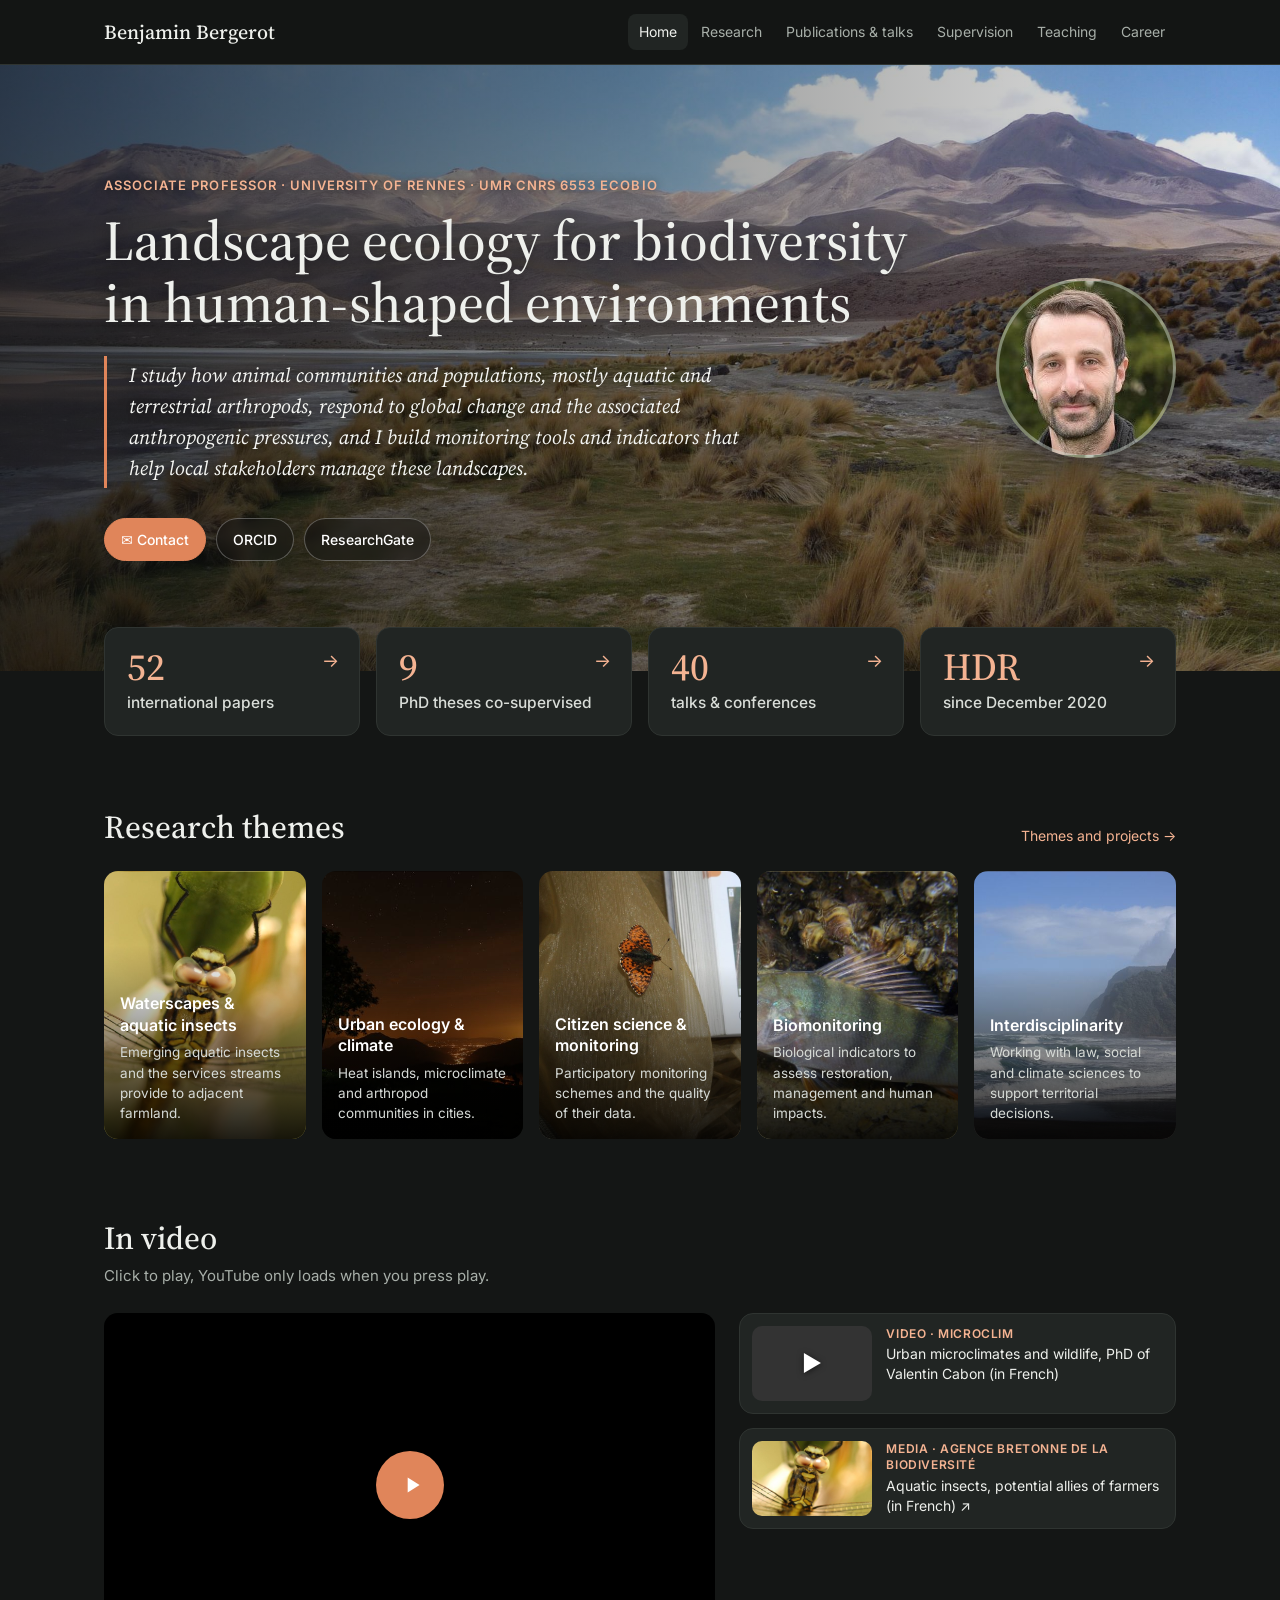
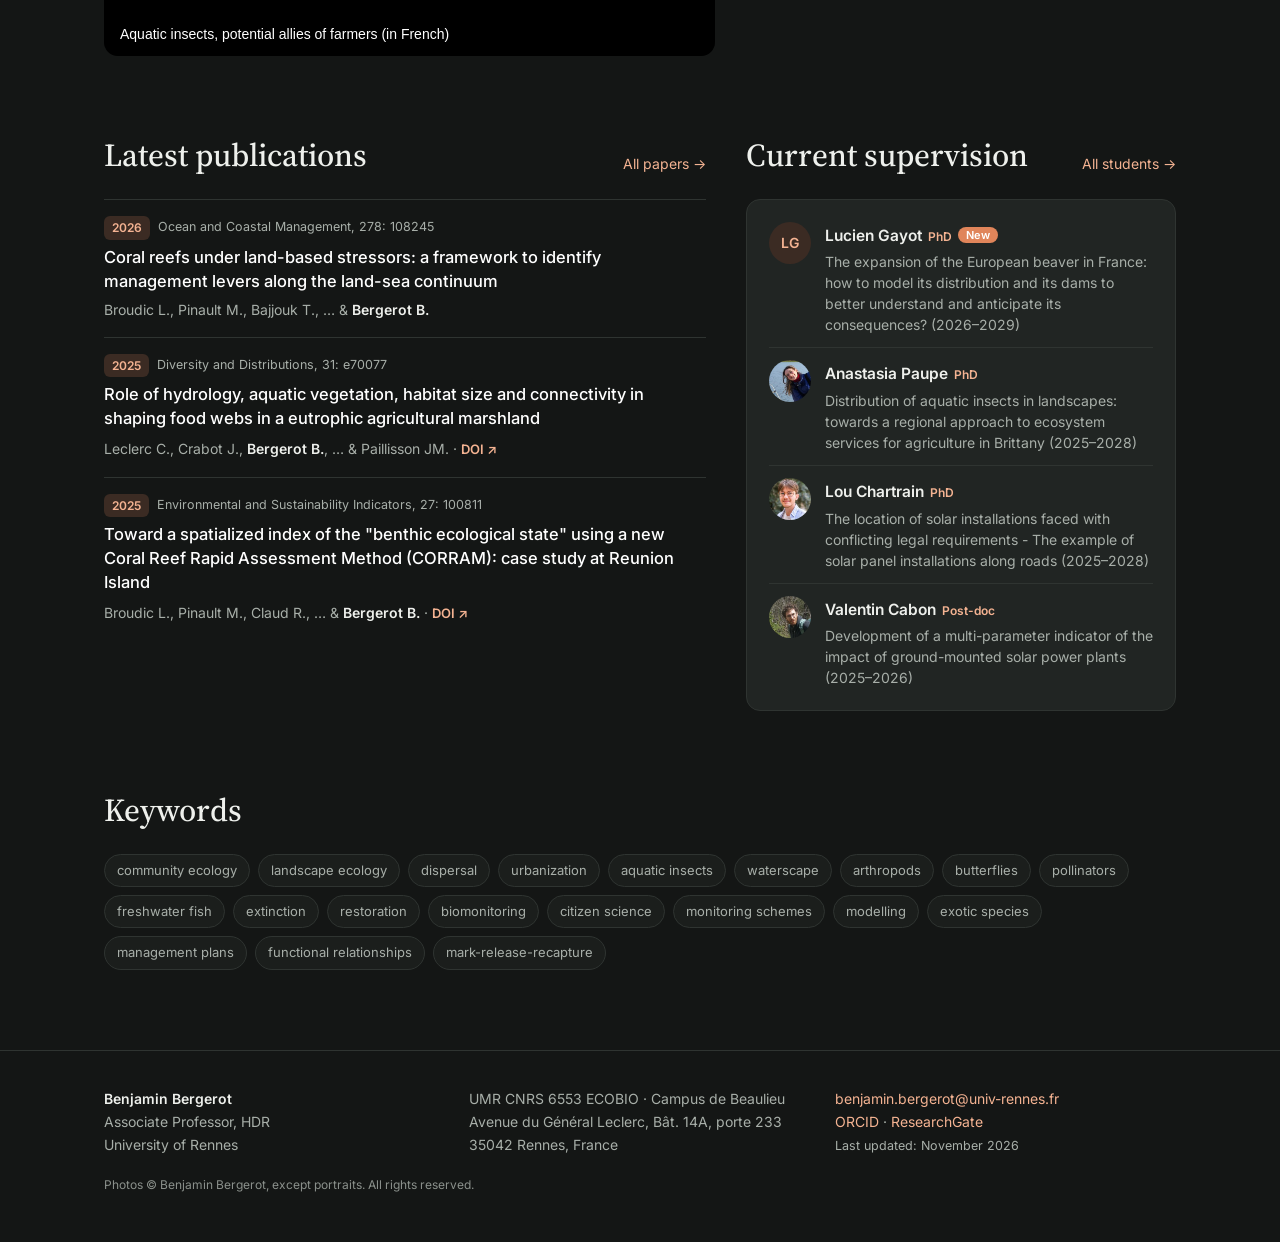
==== index.html @ 68f6d39a "Add files via upload" ====
<!DOCTYPE html>
<html lang="en">
<head>
<meta charset="utf-8">
<meta name="viewport" content="width=device-width, initial-scale=1">
<title>Benjamin Bergerot – Landscape ecology, University of Rennes</title>
<meta name="description" content="Benjamin Bergerot, Associate Professor in landscape ecology at the University of Rennes (UMR CNRS 6553 ECOBIO).">
<meta name="author" content="Benjamin Bergerot">
<link rel="preconnect" href="https://fonts.googleapis.com">
<link rel="preconnect" href="https://fonts.gstatic.com" crossorigin>
<link href="https://fonts.googleapis.com/css2?family=Inter:wght@400;500;600&amp;family=Source+Serif+4:ital,wght@0,500;1,400&amp;display=swap" rel="stylesheet">
<link rel="stylesheet" href="assets/style.css">
<link rel="icon" href="data:image/svg+xml,%3Csvg xmlns='http://www.w3.org/2000/svg' viewBox='0 0 32 32'%3E%3Ccircle cx='16' cy='16' r='16' fill='%23e0855a'/%3E%3Ctext x='16' y='22' font-size='16' text-anchor='middle' fill='white' font-family='Georgia'%3EBB%3C/text%3E%3C/svg%3E">
<script src="assets/site.js" defer></script>
</head>
<body>
<header>
  <div class="wrap nav">
    <a class="brand" href="index.html">Benjamin Bergerot</a>
    <button class="burger" aria-label="Menu" aria-expanded="false">&#9776;</button>
    <nav class="menu"><a href="index.html" class="on">Home</a><a href="research/index.html">Research</a><a href="publications/index.html">Publications &amp; talks</a><a href="supervision/index.html">Supervision</a><a href="teaching/index.html">Teaching</a><a href="career/index.html">Career</a></nav>
  </div>
</header>

<div class="hero">
  <div class="wrap hero-inner">
    <div>
      <p class="kicker">Associate Professor · University of Rennes · UMR CNRS 6553 ECOBIO</p>
      <h1>Landscape ecology for biodiversity in human-shaped environments</h1>
      <blockquote class="quote">I study how animal communities and populations, mostly aquatic and terrestrial arthropods, respond to global change and the associated anthropogenic pressures, and I build monitoring tools and indicators that help local stakeholders manage these landscapes.</blockquote>
      <div class="links">
        <a class="btn primary" href="mailto:benjamin.bergerot@univ-rennes.fr">✉ Contact</a>
        <a class="btn" href="https://orcid.org/0000-0003-4313-4925" target="_blank" rel="noopener">ORCID</a>
        <a class="btn" href="https://www.researchgate.net/profile/Benjamin-Bergerot" target="_blank" rel="noopener">ResearchGate</a>
      </div>
    </div>
    <div class="portrait" role="img" aria-label="Portrait of Benjamin Bergerot"></div>
  </div>
</div>
<main class="wrap">
  <div class="stats">
    <a class="stat link" href="publications/index.html#journals"><b>52</b><span>international papers</span></a>
    <a class="stat link" href="supervision/index.html#phd"><b>9</b><span>PhD theses co-supervised</span></a>
    <a class="stat link" href="publications/index.html#talks"><b>40</b><span>talks &amp; conferences</span></a>
    <a class="stat link" href="career/index.html"><b>HDR</b><span>since December 2020</span></a>
  </div>

  <section>
    <div class="sec-head"><div><h2>Research themes</h2></div><a href="research/index.html">Themes and projects →</a></div>
    <div class="axes"><a class="axis" href="research/index.html#waterscapes" style="background-image:url('images/theme-waterscapes.jpg')"><div class="tx"><h3>Waterscapes &amp; aquatic insects</h3><p>Emerging aquatic insects and the services streams provide to adjacent farmland.</p></div></a><a class="axis" href="research/index.html#urban" style="background-image:url('images/theme-urban.jpg')"><div class="tx"><h3>Urban ecology &amp; climate</h3><p>Heat islands, microclimate and arthropod communities in cities.</p></div></a><a class="axis" href="research/index.html#citizen" style="background-image:url('images/theme-citizen.jpg')"><div class="tx"><h3>Citizen science &amp; monitoring</h3><p>Participatory monitoring schemes and the quality of their data.</p></div></a><a class="axis" href="research/index.html#biomonitoring" style="background-image:url('images/theme-biomonitoring.jpg')"><div class="tx"><h3>Biomonitoring</h3><p>Biological indicators to assess restoration, management and human impacts.</p></div></a><a class="axis" href="research/index.html#interdisciplinarity" style="background-image:url('images/theme-interdisciplinarity.jpg')"><div class="tx"><h3>Interdisciplinarity</h3><p>Working with law, social and climate sciences to support territorial decisions.</p></div></a></div>
  </section>

  <section>
    <div class="sec-head"><div><h2>In video</h2><p class="sub">Click to play, YouTube only loads when you press play.</p></div></div>
    <div class="media">
      <div id="mainvideo"><button class="video"  data-video="gaudWEPStAo" style="background-image:url('https://i.ytimg.com/vi/gaudWEPStAo/hqdefault.jpg')" aria-label="Play video: Aquatic insects, potential allies of farmers (in French)"><span class="play"><svg viewBox="0 0 24 24"><path d="M8 5v14l11-7z"/></svg></span><span class="vcap">Aquatic insects, potential allies of farmers (in French)</span></button></div>
      <div class="side">
        <button class="mini" data-video="KtTsIABxDUs" data-target="mainvideo">
          <span class="th vid" style="background-image:url('https://i.ytimg.com/vi/KtTsIABxDUs/hqdefault.jpg')"></span>
          <span><small>Video · MICROCLIM</small><span>Urban microclimates and wildlife, PhD of Valentin Cabon (in French)</span></span>
        </button>
        <a class="mini" href="https://biodiversite.bzh/nouvelle/labo-recherche-ecobio-insectes-aquatiques-agriculture/" target="_blank" rel="noopener">
          <span class="th" style="background-image:url('images/theme-waterscapes.jpg')"></span>
          <span><small>Media · Agence bretonne de la biodiversité</small><span>Aquatic insects, potential allies of farmers (in French) ↗</span></span>
        </a>
      </div>
    </div>
  </section>

  <section>
    <div class="two">
      <div>
        <div class="sec-head"><div><h2>Latest publications</h2></div><a href="publications/index.html">All papers →</a></div>
        <div class="pub" data-year="2026"><div class="meta"><span class="tag">2026</span><span class="jr">Ocean and Coastal Management, 278: 108245</span></div><div class="ti">Coral reefs under land-based stressors: a framework to identify management levers along the land-sea continuum</div><div class="au">Broudic L., Pinault M., Bajjouk T., … &amp; <strong>Bergerot B.</strong></div></div><div class="pub" data-year="2025"><div class="meta"><span class="tag">2025</span><span class="jr">Diversity and Distributions, 31: e70077</span></div><div class="ti">Role of hydrology, aquatic vegetation, habitat size and connectivity in shaping food webs in a eutrophic agricultural marshland</div><div class="au">Leclerc C., Crabot J., <strong>Bergerot B.</strong>, … &amp; Paillisson JM. · <a class="doi" href="https://doi.org/10.1111/ddi.70077" target="_blank" rel="noopener">DOI ↗</a></div></div><div class="pub" data-year="2025"><div class="meta"><span class="tag">2025</span><span class="jr">Environmental and Sustainability Indicators, 27: 100811</span></div><div class="ti">Toward a spatialized index of the "benthic ecological state" using a new Coral Reef Rapid Assessment Method (CORRAM): case study at Reunion Island</div><div class="au">Broudic L., Pinault M., Claud R., … &amp; <strong>Bergerot B.</strong> · <a class="doi" href="https://doi.org/10.1016/j.indic.2025.100811" target="_blank" rel="noopener">DOI ↗</a></div></div>
      </div>
      <div>
        <div class="sec-head"><div><h2>Current supervision</h2></div><a href="supervision/index.html">All students →</a></div>
        <div class="teambox team-list"><div class="person"><div class="av">LG</div><div><b>Lucien Gayot</b><span class="role">PhD</span><span class="new">New</span><p>The expansion of the European beaver in France: how to model its distribution and its dams to better understand and anticipate its consequences? (2026–2029)</p></div></div><div class="person"><img class="av" src="images/people/anastasia-paupe.jpg" alt="Anastasia Paupe"><div><b>Anastasia Paupe</b><span class="role">PhD</span><p>Distribution of aquatic insects in landscapes: towards a regional approach to ecosystem services for agriculture in Brittany (2025–2028)</p></div></div><div class="person"><img class="av" src="images/people/lou-chartrain.jpg" alt="Lou Chartrain"><div><b>Lou Chartrain</b><span class="role">PhD</span><p>The location of solar installations faced with conflicting legal requirements - The example of solar panel installations along roads (2025–2028)</p></div></div><div class="person"><img class="av" src="images/people/valentin-cabon.jpg" alt="Valentin Cabon"><div><b>Valentin Cabon</b><span class="role">Post-doc</span><p>Development of a multi-parameter indicator of the impact of ground-mounted solar power plants (2025–2026)</p></div></div></div>
      </div>
    </div>
  </section>

  <section>
    <div class="sec-head"><div><h2>Keywords</h2></div></div>
    <div class="chips"><span class="chip">community ecology</span><span class="chip">landscape ecology</span><span class="chip">dispersal</span><span class="chip">urbanization</span><span class="chip">aquatic insects</span><span class="chip">waterscape</span><span class="chip">arthropods</span><span class="chip">butterflies</span><span class="chip">pollinators</span><span class="chip">freshwater fish</span><span class="chip">extinction</span><span class="chip">restoration</span><span class="chip">biomonitoring</span><span class="chip">citizen science</span><span class="chip">monitoring schemes</span><span class="chip">modelling</span><span class="chip">exotic species</span><span class="chip">management plans</span><span class="chip">functional relationships</span><span class="chip">mark-release-recapture</span></div>
  </section>
</main>
<footer>
  <div class="wrap foot">
    <div><b>Benjamin Bergerot</b><br>Associate Professor, HDR<br>University of Rennes</div>
    <div>UMR CNRS 6553 ECOBIO · Campus de Beaulieu<br>Avenue du Général Leclerc, Bât. 14A, porte 233<br>35042 Rennes, France</div>
    <div><a href="mailto:benjamin.bergerot@univ-rennes.fr">benjamin.bergerot@univ-rennes.fr</a><br>
      <a href="https://orcid.org/0000-0003-4313-4925" target="_blank" rel="noopener">ORCID</a> · <a href="https://www.researchgate.net/profile/Benjamin-Bergerot" target="_blank" rel="noopener">ResearchGate</a><br>
      <span class="note">Last updated: November 2026</span></div>
  </div>
  <div class="wrap copy">Photos © Benjamin Bergerot, except portraits. All rights reserved.
  </div>
</footer>
</body>
</html>
---- assets/style.css ----
/* Benjamin Bergerot – website style (dark, "C") */
:root{
  --bg:#141615; --bg-soft:#1b1e1c; --card:#212523; --card-hover:#272b29;
  --text:#eef0ec; --muted:#a8afa9; --line:#2f3431;
  --accent:#e0855a; --accent-soft:#3b2b23; --accent-text:#f4b392;
  --radius:14px;
  --serif:'Source Serif 4',Georgia,'Times New Roman',serif;
  --sans:Inter,system-ui,-apple-system,'Segoe UI',Roboto,sans-serif;
}
*{box-sizing:border-box}
html{scroll-behavior:smooth}
body{margin:0;background:var(--bg);color:var(--text);font-family:var(--sans);font-size:16px;line-height:1.65}
a{color:var(--accent-text);text-decoration:none}
a:hover{text-decoration:underline}
img{max-width:100%}
.wrap{max-width:1120px;margin:0 auto;padding:0 24px}
.sr-only{position:absolute;width:1px;height:1px;overflow:hidden;clip:rect(0 0 0 0)}

/* ---------- header ---------- */
header{position:sticky;top:0;z-index:50;background:rgba(20,22,21,.88);backdrop-filter:blur(10px);-webkit-backdrop-filter:blur(10px);border-bottom:1px solid var(--line)}
.nav{display:flex;align-items:center;gap:24px;height:64px}
.brand{font-family:var(--serif);font-size:20px;font-weight:500;color:var(--text);white-space:nowrap}
.brand:hover{text-decoration:none}
.menu{display:flex;gap:2px;margin-left:auto}
.menu a{color:var(--muted);font-size:14px;padding:6px 11px;border-radius:8px;white-space:nowrap}
.menu a:hover{color:var(--text);background:var(--bg-soft);text-decoration:none}
.menu a.on{color:var(--text);background:var(--card)}
.burger{display:none;margin-left:auto;background:none;border:1px solid var(--line);color:var(--text);border-radius:8px;padding:6px 10px;font-size:18px;cursor:pointer}

/* ---------- home hero ---------- */
.hero{position:relative;overflow:hidden;background:#222 url('../images/hero.jpg') center 60%/cover no-repeat}
.hero::before{content:"";position:absolute;inset:0;background:linear-gradient(90deg,rgba(12,14,13,.72) 0%,rgba(12,14,13,.42) 50%,rgba(12,14,13,.08) 100%)}
.hero-inner{position:relative;display:grid;grid-template-columns:1fr 200px;gap:48px;align-items:center;padding-top:110px;padding-bottom:110px}
.kicker{font-size:13px;letter-spacing:.08em;text-transform:uppercase;color:var(--accent-text);font-weight:600;margin:0 0 14px;text-shadow:0 1px 8px rgba(0,0,0,.5)}
h1{font-family:var(--serif);font-weight:500;font-size:clamp(36px,5vw,56px);line-height:1.1;margin:0 0 22px;text-shadow:0 2px 16px rgba(0,0,0,.45)}
.quote{position:relative;margin:0 0 30px;max-width:640px;padding:4px 0 4px 22px;border-left:3px solid var(--accent);font-family:var(--serif);font-style:italic;font-size:20px;line-height:1.55;color:#f3f4f1;text-shadow:0 1px 10px rgba(0,0,0,.55)}
.links{display:flex;flex-wrap:wrap;gap:10px}
.btn{display:inline-flex;align-items:center;gap:8px;font-size:14px;font-weight:500;padding:9px 16px;border-radius:999px;border:1px solid rgba(255,255,255,.28);color:#fff;background:rgba(20,22,21,.45);backdrop-filter:blur(4px)}
.btn:hover{text-decoration:none;border-color:var(--accent)}
.btn.primary{background:var(--accent);border-color:var(--accent);color:#fff}
.portrait{width:180px;height:180px;border-radius:50%;background:url('../images/portrait.jpg') center/cover;border:3px solid rgba(214,222,210,.45);box-shadow:0 12px 40px rgba(0,0,0,.45);justify-self:end}

/* ---------- inner page header ---------- */
.page-head{padding:56px 0 40px;border-bottom:1px solid var(--line);margin-bottom:48px}
.page-head .wrap{display:grid;grid-template-columns:1fr 380px;gap:40px;align-items:center}
.page-head h1{font-size:clamp(34px,4.4vw,48px);text-shadow:none;margin-bottom:12px}
.page-head p{color:var(--muted);font-size:17px;margin:0;max-width:600px}
.page-head .pic{aspect-ratio:4/3;border-radius:20px;background-size:cover;background-position:center;box-shadow:0 18px 40px -18px rgba(0,0,0,.7)}

/* ---------- common blocks ---------- */
main{padding-bottom:40px}
section{margin:0 0 80px}
.sec-head{display:flex;justify-content:space-between;align-items:flex-end;gap:16px;margin-bottom:24px;flex-wrap:wrap}
h2{font-family:var(--serif);font-weight:500;font-size:32px;margin:0;line-height:1.2}
h3{font-size:18px;font-weight:600;margin:0 0 6px;line-height:1.35}
.sub{color:var(--muted);margin:6px 0 0;font-size:15px}
.sec-head>a{font-size:14px;white-space:nowrap}
.muted{color:var(--muted)}
.tag{display:inline-block;font-size:12px;font-weight:600;color:var(--accent-text);background:var(--accent-soft);border-radius:6px;padding:2px 8px}
.tag.grey{color:var(--muted);background:var(--bg-soft);border:1px solid var(--line)}
.chips{display:flex;flex-wrap:wrap;gap:8px}
.chip{font-size:13px;padding:5px 12px;border-radius:999px;border:1px solid var(--line);color:var(--muted);background:var(--bg-soft)}

/* stats */
.stats{display:grid;grid-template-columns:repeat(4,1fr);gap:16px;margin:-44px 0 72px;position:relative}
.stat{background:var(--card);border:1px solid var(--line);border-radius:var(--radius);padding:20px 22px}
.stat b{display:block;font-family:var(--serif);font-size:38px;font-weight:500;line-height:1;color:var(--accent-text)}
.stat span{font-size:15.5px;color:#d9ddd8;font-weight:500;display:block;margin-top:4px}

/* stats inside page header (clickable) */
.stats.head{margin:20px 0 0;grid-template-columns:repeat(2,1fr);gap:12px}
.stats.head .stat{padding:14px 18px;text-align:left;font:inherit;color:inherit}
.stats.head .stat b{font-size:32px}
button.stat{cursor:pointer;transition:border-color .2s}
button.stat:hover{border-color:var(--accent)}

/* tabs: content switches in place, no page jump */
.tabs{display:flex;gap:8px;flex-wrap:wrap;margin-bottom:24px;padding-bottom:16px;border-bottom:1px solid var(--line)}
.tab{background:var(--bg-soft);border:1px solid var(--line);color:var(--muted);border-radius:999px;padding:9px 16px;font:inherit;font-size:14.5px;font-weight:500;cursor:pointer}
.tab span{display:inline-block;margin-left:6px;font-size:12px;background:var(--card);color:var(--muted);border-radius:999px;padding:1px 8px}
.tab:hover{color:var(--text);border-color:var(--accent)}
.tab.on{background:var(--accent);border-color:var(--accent);color:#fff}
.tab.on span{background:rgba(255,255,255,.25);color:#fff}
.tabpanel[hidden]{display:none}

/* theme cards */
.axes{display:grid;grid-template-columns:repeat(5,1fr);gap:16px}
.axis{position:relative;border-radius:var(--radius);overflow:hidden;aspect-ratio:3/4;background:#333 center/cover;display:block;color:#fff;transition:transform .2s}
.axis:hover{transform:translateY(-4px);text-decoration:none}
.axis .tx{position:absolute;inset:auto 0 0 0;background:linear-gradient(transparent,rgba(0,0,0,.88));padding:48px 16px 16px}
.axis h3{font-size:16px;color:#fff}
.axis p{font-size:13.5px;color:#d6dad6;margin:0;line-height:1.5}

/* videos */
.media{display:grid;grid-template-columns:1.4fr 1fr;gap:24px;align-items:start}
.video{position:relative;aspect-ratio:16/9;border-radius:var(--radius);overflow:hidden;background:#000 center/cover;cursor:pointer;border:0;padding:0;width:100%;display:block}
.video::after{content:"";position:absolute;inset:0;background:rgba(0,0,0,.3);transition:background .2s}
.video:hover::after{background:rgba(0,0,0,.12)}
.play{position:absolute;z-index:2;left:50%;top:50%;transform:translate(-50%,-50%);width:68px;height:68px;border-radius:50%;background:var(--accent);display:grid;place-items:center;box-shadow:0 8px 24px rgba(0,0,0,.4)}
.play svg{width:26px;height:26px;margin-left:4px;fill:#fff}
.vcap{position:absolute;z-index:2;left:16px;bottom:14px;right:16px;color:#fff;font-size:14px;text-align:left;text-shadow:0 1px 4px rgba(0,0,0,.7)}
.video iframe{position:absolute;inset:0;width:100%;height:100%;border:0;z-index:3}
.side{display:flex;flex-direction:column;gap:14px}
.mini{display:flex;gap:14px;background:var(--card);border:1px solid var(--line);border-radius:var(--radius);padding:12px;color:var(--text);cursor:pointer;text-align:left;font:inherit;width:100%}
.mini:hover{text-decoration:none;border-color:var(--accent)}
.mini .th{width:120px;flex-shrink:0;aspect-ratio:16/10;border-radius:10px;background:#333 center/cover;position:relative}
.mini .th.vid::after{content:"\25B6";position:absolute;inset:0;display:grid;place-items:center;color:#fff;font-size:22px;text-shadow:0 1px 6px rgba(0,0,0,.6)}
.mini small{display:block;font-size:12px;color:var(--accent-text);font-weight:600;text-transform:uppercase;letter-spacing:.05em;margin-bottom:2px}
.mini span{font-size:14px;line-height:1.4;display:block}
.note{font-size:12.5px;color:var(--muted)}

/* two columns */
.two{display:grid;grid-template-columns:1.4fr 1fr;gap:40px}

/* publications */
.pub{padding:16px 0;border-top:1px solid var(--line)}
.pub:first-child{border-top:0}
.pub .meta{display:flex;gap:8px;align-items:center;flex-wrap:wrap;margin-bottom:4px}
.pub .cite{margin:0;line-height:1.55}
.pub .cite strong{color:#fff;font-weight:600}
.pub .cite em{color:var(--accent-text);font-style:italic}
.pub .num{font-size:12px;color:var(--muted)}
.pub .jr{font-size:12.5px;color:var(--muted)}
.pub .num{margin-left:auto}
.pub .ti{font-weight:500;font-size:16.5px;margin:6px 0 4px;line-height:1.45;color:#fff}
.pub .au{font-size:14px;color:var(--muted)}
.pub .au strong{color:var(--text);font-weight:600}
.doi{font-size:13px;font-weight:600;display:inline-flex;gap:4px;align-items:center;margin-top:4px}
.toolbar{display:flex;gap:12px;flex-wrap:wrap;align-items:center;margin-bottom:20px}
.search{flex:1;min-width:220px;background:var(--card);border:1px solid var(--line);color:var(--text);border-radius:10px;padding:10px 14px;font:inherit;font-size:15px}
.search:focus{outline:2px solid var(--accent);outline-offset:1px}
.filter{background:var(--bg-soft);border:1px solid var(--line);color:var(--muted);border-radius:999px;padding:6px 13px;font:inherit;font-size:13px;cursor:pointer}
.filter.on,.filter:hover{background:var(--accent);border-color:var(--accent);color:#fff}
.count{font-size:13px;color:var(--muted);margin-bottom:8px}
.listbox{background:var(--bg-soft);border:1px solid var(--line);border-radius:var(--radius);padding:8px 24px}

/* tabs inside page (publications types) */
.subnav{display:flex;gap:8px;flex-wrap:wrap;margin-bottom:28px}
.subnav a{font-size:14px;padding:7px 14px;border-radius:999px;border:1px solid var(--line);color:var(--muted)}
.subnav a:hover{color:var(--text);border-color:var(--accent);text-decoration:none}

/* people / supervision */
.people{display:grid;grid-template-columns:repeat(auto-fill,minmax(300px,1fr));gap:16px}
.person{display:flex;gap:14px;align-items:flex-start;background:var(--card);border:1px solid var(--line);border-radius:var(--radius);padding:16px}
.av{width:42px;height:42px;border-radius:50%;background:var(--accent-soft);color:var(--accent-text);display:grid;place-items:center;font-size:14px;font-weight:600;flex-shrink:0}
.person b{font-weight:600;font-size:15.5px}
.person .role{font-size:12px;color:var(--accent-text);font-weight:600;margin-left:6px}
.person p{margin:3px 0 0;font-size:14px;color:var(--muted);line-height:1.5}
.new{font-size:11px;background:var(--accent);color:#fff;border-radius:999px;padding:1px 8px;margin-left:6px;vertical-align:2px;font-weight:600}
.team-list .person{background:transparent;border:0;border-top:1px solid var(--line);border-radius:0;padding:12px 0}
.team-list .person:first-child{border-top:0}
.teambox{background:var(--card);border:1px solid var(--line);border-radius:var(--radius);padding:10px 22px}
.rows{list-style:none;margin:0;padding:0}
.rows li{display:grid;grid-template-columns:110px 1fr;gap:16px;padding:12px 0;border-top:1px solid var(--line)}
.rows li:first-child{border-top:0}
.rows .yr{font-size:13px;color:var(--accent-text);font-weight:600;padding-top:2px}
.rows b{font-weight:600}
.rows span{color:var(--muted)}

/* projects */
.proj{background:var(--card);border:1px solid var(--line);border-radius:var(--radius);padding:24px 26px;margin-bottom:18px}
.proj .top{display:flex;gap:10px;flex-wrap:wrap;align-items:center;margin-bottom:8px}
.proj h3{font-family:var(--serif);font-weight:500;font-size:22px;margin:0 0 6px}
.proj .info{font-size:14px;color:var(--muted);margin-bottom:12px}
.proj .plinks{display:flex;gap:10px;flex-wrap:wrap;margin:12px 0}
.proj .plinks a{font-size:13.5px;font-weight:600;padding:6px 13px;border-radius:999px;border:1px solid var(--line);color:var(--text)}
.proj .plinks a:hover{border-color:var(--accent);text-decoration:none}
.proj details summary{cursor:pointer;color:var(--accent-text);font-size:14px;font-weight:600;margin-top:4px}
.proj details p{color:#cfd3cf;font-size:15px}
.proj .lead{color:#d9ddd9;margin:0}
.proj .video{max-width:640px;margin:16px 0 4px}
.funding{font-size:13px;color:var(--muted);margin-top:10px}

/* teaching */
.cols{display:grid;grid-template-columns:1fr 1fr;gap:24px}
.box{background:var(--card);border:1px solid var(--line);border-radius:var(--radius);padding:22px 24px}
.box h3{font-family:var(--serif);font-weight:500;font-size:22px;margin-bottom:12px}
.box ul{margin:0;padding:0;list-style:none}
.box li{padding:8px 0;border-top:1px solid var(--line);font-size:15px}
.box li:first-child{border-top:0}
.box li span{display:block;font-size:13px;color:var(--muted)}

/* career timeline */
.timeline{position:relative;max-width:860px;margin:0 auto}
.timeline::before{content:"";position:absolute;left:50%;top:0;bottom:0;width:2px;background:var(--line);transform:translateX(-1px)}
.ev{position:relative;width:50%;padding:0 40px 36px}
.ev:nth-child(odd){left:0;text-align:right}
.ev:nth-child(even){left:50%}
.ev::before{content:"";position:absolute;top:22px;width:14px;height:14px;border-radius:50%;background:var(--accent);border:3px solid var(--bg);box-shadow:0 0 0 2px var(--accent)}
.ev:nth-child(odd)::before{right:-8px}
.ev:nth-child(even)::before{left:-8px}
.ev .card{display:inline-block;width:100%;text-align:left;background:var(--card);border:1px solid var(--line);border-radius:var(--radius);padding:16px 18px;max-width:380px}
.ev .yr{font-family:var(--serif);font-size:26px;color:var(--accent-text);line-height:1}
.ev .logo{float:right;width:54px;height:54px;object-fit:contain;background:#fff;border-radius:8px;padding:4px;margin:0 0 6px 12px}
.ev h3{font-size:16px;margin:8px 0 2px}
.ev .where{font-size:13.5px;color:var(--accent-text);font-weight:600}
.ev details{margin-top:6px}
.ev summary{cursor:pointer;font-size:13px;color:var(--muted)}
.ev details p{font-size:14px;color:#cfd3cf;margin:6px 0 0}
.ev .det{font-size:14px;color:#cfd3cf;margin:8px 0 0;line-height:1.5}
.ev.now .card{border-color:var(--accent)}

/* footer */
footer{border-top:1px solid var(--line);padding:36px 0 48px;color:var(--muted);font-size:14px;margin-top:40px}
.foot{display:grid;grid-template-columns:1fr 1fr 1fr;gap:24px}
footer b{color:var(--text);font-weight:600}

/* ---------- responsive ---------- */
@media (max-width:1000px){ .axes{grid-template-columns:repeat(3,1fr)} }
@media (max-width:860px){
  .menu{display:none;position:absolute;top:64px;left:0;right:0;flex-direction:column;background:var(--bg);border-bottom:1px solid var(--line);padding:10px 16px}
  .menu.open{display:flex}
  .menu a{padding:10px 12px;font-size:16px}
  .burger{display:block}
  .hero-inner{grid-template-columns:1fr;padding-top:48px;padding-bottom:90px;gap:24px}
  .quote{font-size:17.5px}
  .portrait{justify-self:start;width:120px;height:120px;order:-1}
  .stats{grid-template-columns:repeat(2,1fr)}
  .axes{grid-template-columns:repeat(2,1fr)}
  .media,.two,.foot,.cols,.page-head .wrap{grid-template-columns:1fr}
  .page-head .pic{display:none}
  .timeline::before{left:8px}
  .ev,.ev:nth-child(even){width:100%;left:0;padding:0 0 28px 36px;text-align:left}
  .ev:nth-child(odd)::before,.ev:nth-child(even)::before{left:2px;right:auto}
  .rows li{grid-template-columns:1fr;gap:2px}
  .cv-row{grid-template-columns:70px 1fr}
  .cv-row .logo{display:none}
}

/* home stat links */
a.stat.link{color:inherit;transition:border-color .2s}
a.stat.link:hover{border-color:var(--accent);text-decoration:none}
img.av{object-fit:cover;background:none}

/* photo with caption */
.photo{margin:0}
.photo img{width:100%;border-radius:var(--radius);display:block}
.photo figcaption{font-size:13.5px;color:var(--muted);margin-top:8px;font-style:italic}

/* compact career */
.cvlist{list-style:none;margin:0;padding:0}
.cv-row{display:grid;grid-template-columns:84px 40px 1fr;gap:14px;align-items:start;padding:12px 0;border-top:1px solid var(--line)}
.cv-row:first-child{border-top:0}
.cv-row .yr{font-family:var(--serif);font-size:18px;color:var(--accent-text);line-height:1.3}
.cv-row .logo{width:40px;height:40px;object-fit:contain;background:#fff;border-radius:8px;padding:3px;display:block}
.cv-row span.logo{background:var(--bg-soft)}
.cv-row b{font-weight:600;font-size:15px}
.cv-row .where{font-size:14px;color:var(--accent-text)}
.cv-row p{margin:3px 0 0;font-size:13.5px;color:var(--muted);line-height:1.5}
.cv-row.now b{color:#fff}

/* copyright */
.copy{font-size:12px;color:var(--muted);opacity:.8;margin-top:18px}
.rows span.d{display:block;font-size:14px}
.cv-row .where{display:block}
.cv-sub{display:grid;grid-template-columns:44px 1fr;gap:10px;margin-top:12px;padding:10px 12px;border-left:2px solid var(--accent);background:var(--bg-soft);border-radius:0}
.cv-sub .yr{font-family:var(--serif);font-size:16px;color:var(--accent-text)}
.cv-sub b{font-size:14px}
.cv-sub p{margin:2px 0 0}
.stats.head .stat span{font-size:16px}
a.stat.link{position:relative}
a.stat.link::after{content:"\2192";position:absolute;top:18px;right:20px;color:var(--accent-text);font-size:18px}
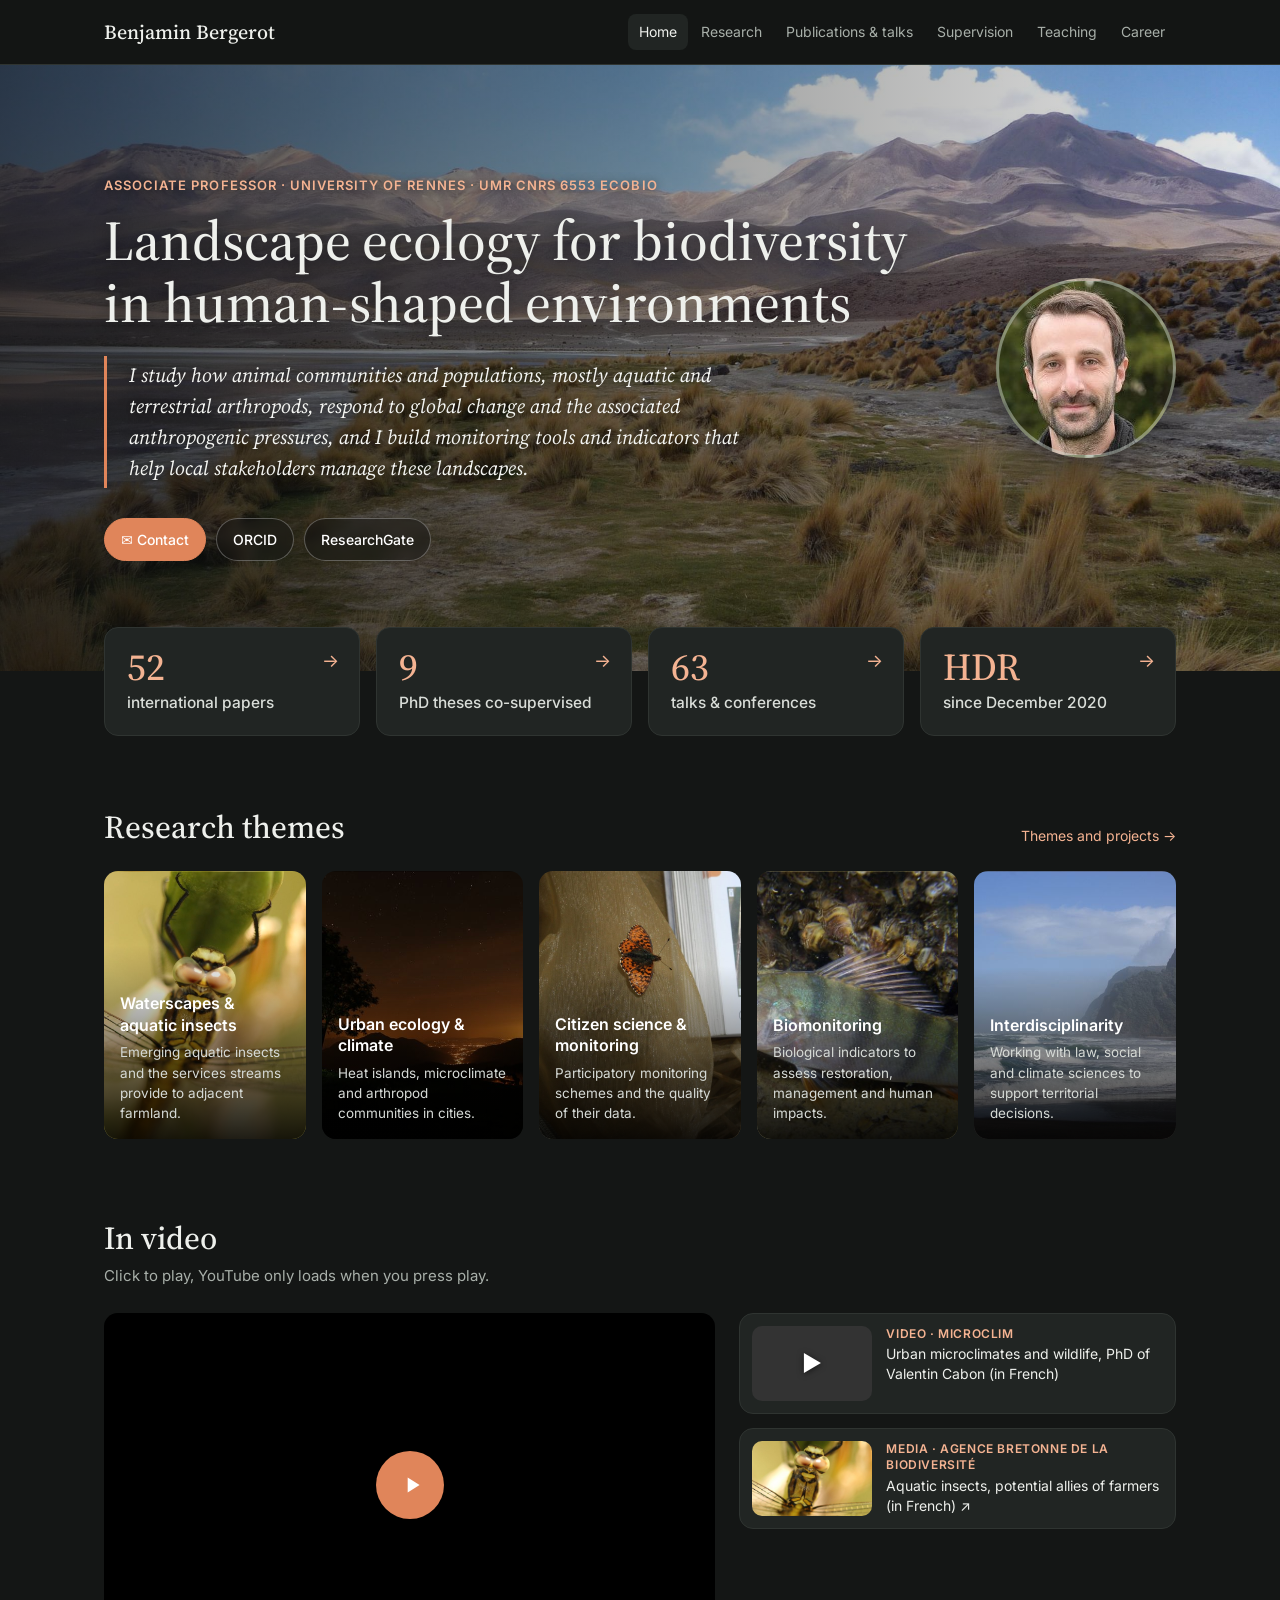
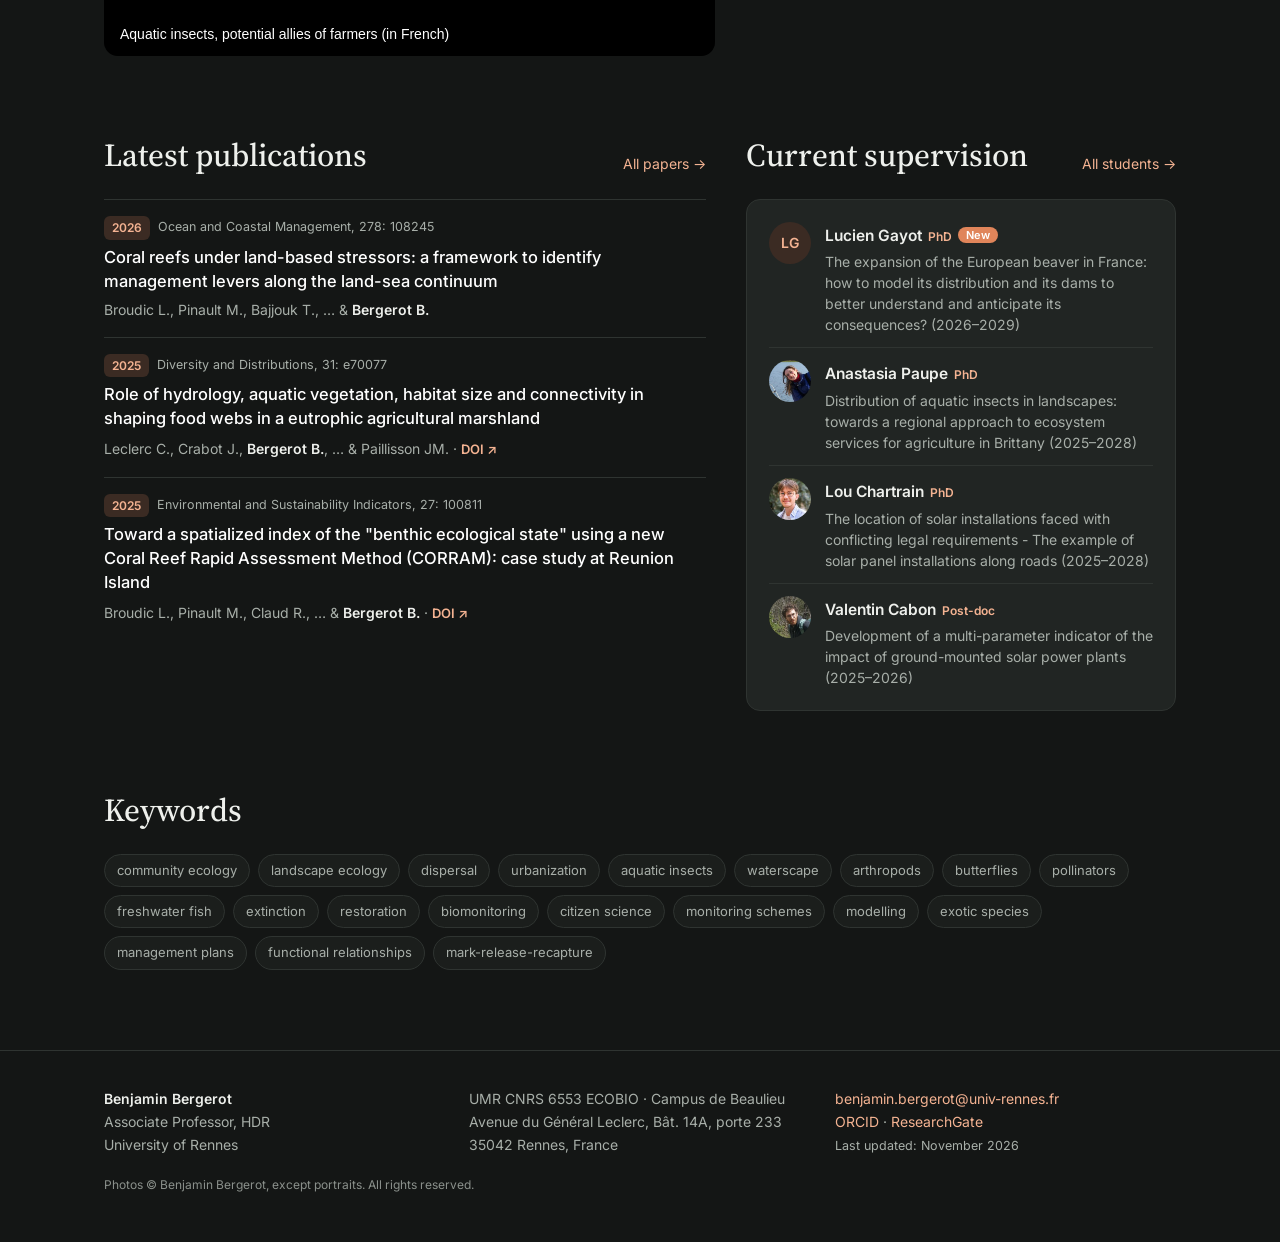
==== commit d076bb88: "Add files via upload" ====
--- a/index.html
+++ b/index.html
@@ -41,7 +41,7 @@
   <div class="stats">
     <a class="stat link" href="publications/index.html#journals"><b>52</b><span>international papers</span></a>
     <a class="stat link" href="supervision/index.html#phd"><b>9</b><span>PhD theses co-supervised</span></a>
-    <a class="stat link" href="publications/index.html#talks"><b>40</b><span>talks &amp; conferences</span></a>
+    <a class="stat link" href="publications/index.html#talks"><b>63</b><span>talks &amp; conferences</span></a>
     <a class="stat link" href="career/index.html"><b>HDR</b><span>since December 2020</span></a>
   </div>
 
--- a/assets/style.css
+++ b/assets/style.css
@@ -260,3 +260,6 @@
 .stats.head .stat span{font-size:16px}
 a.stat.link{position:relative}
 a.stat.link::after{content:"\2192";position:absolute;top:18px;right:20px;color:var(--accent-text);font-size:18px}
+.listbox h3.grp{font-family:var(--serif);font-weight:500;font-size:22px;margin:22px 0 6px;padding-top:14px;border-top:1px solid var(--line)}
+.listbox h3.grp:first-child{border-top:0;padding-top:6px;margin-top:8px}
+.listbox h3.grp span{font-family:var(--sans);font-size:13px;color:var(--muted);background:var(--card);border-radius:999px;padding:1px 9px;vertical-align:4px;margin-left:6px}
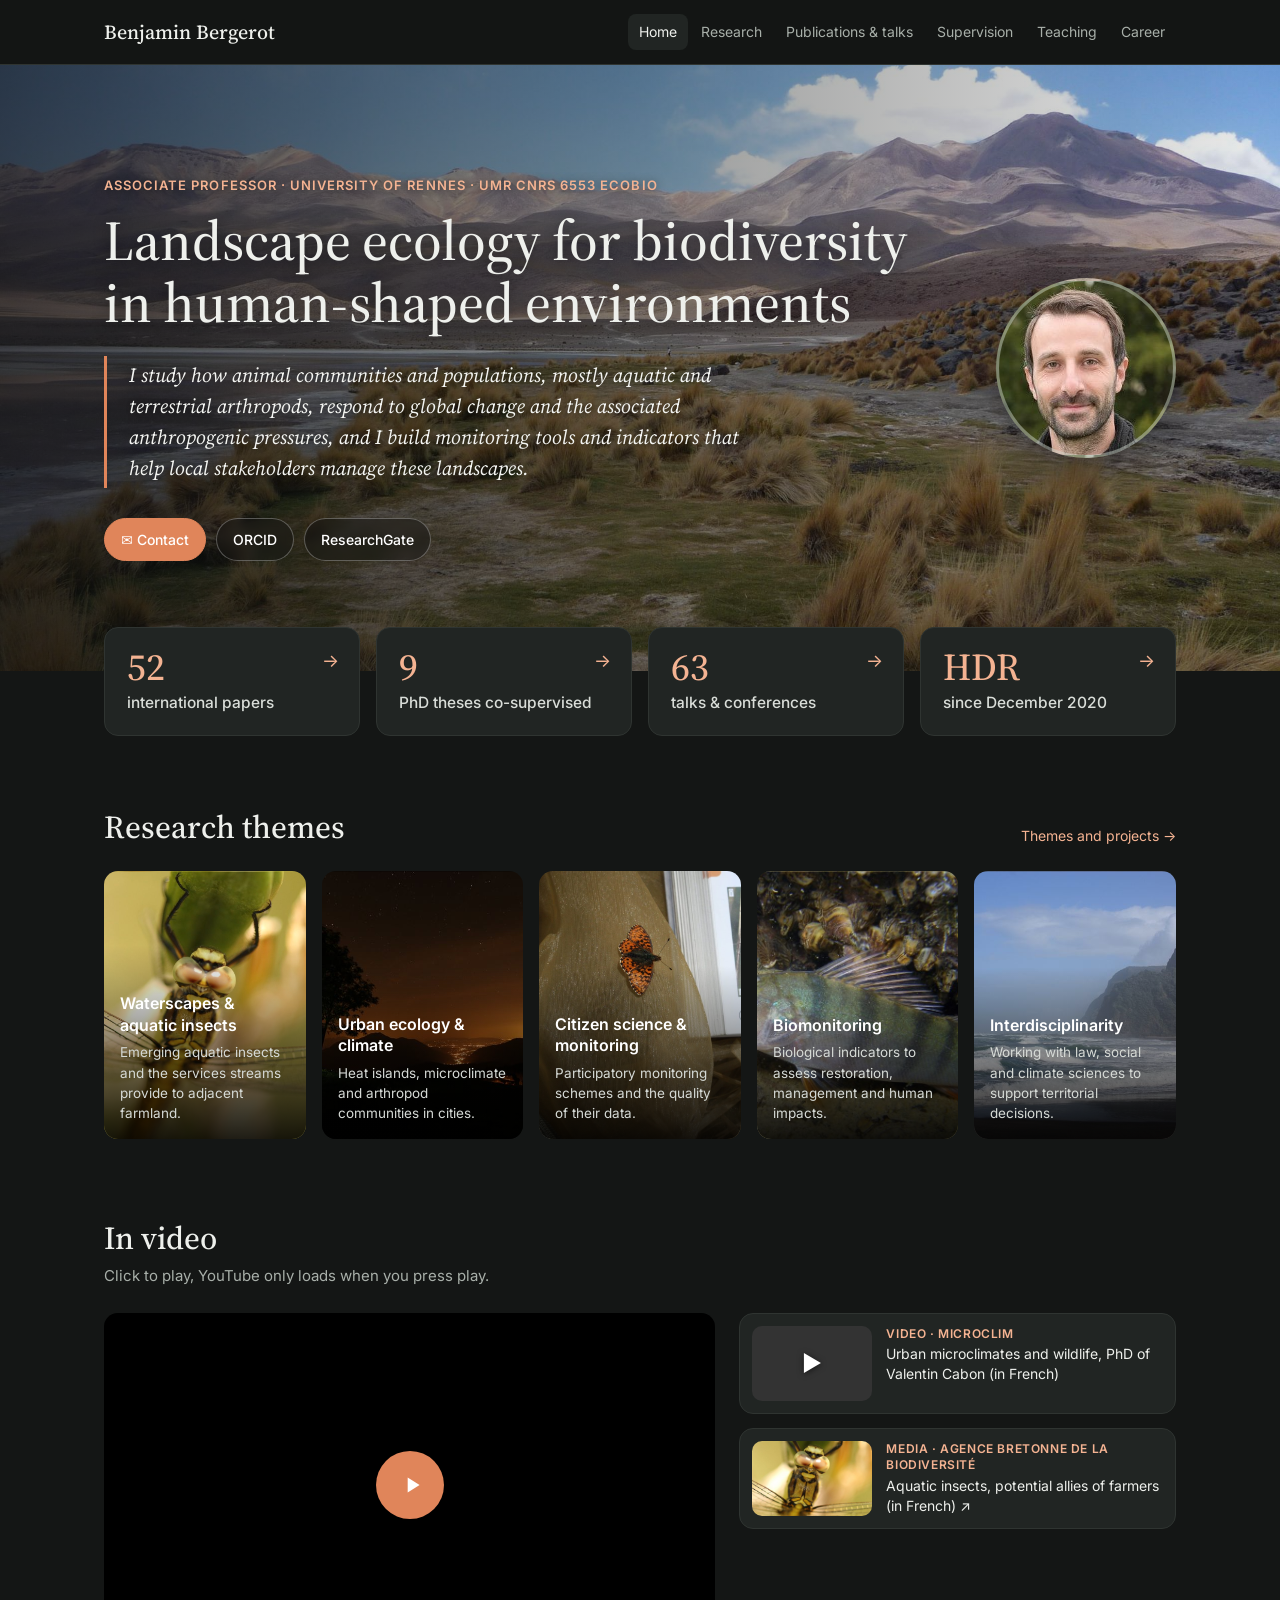
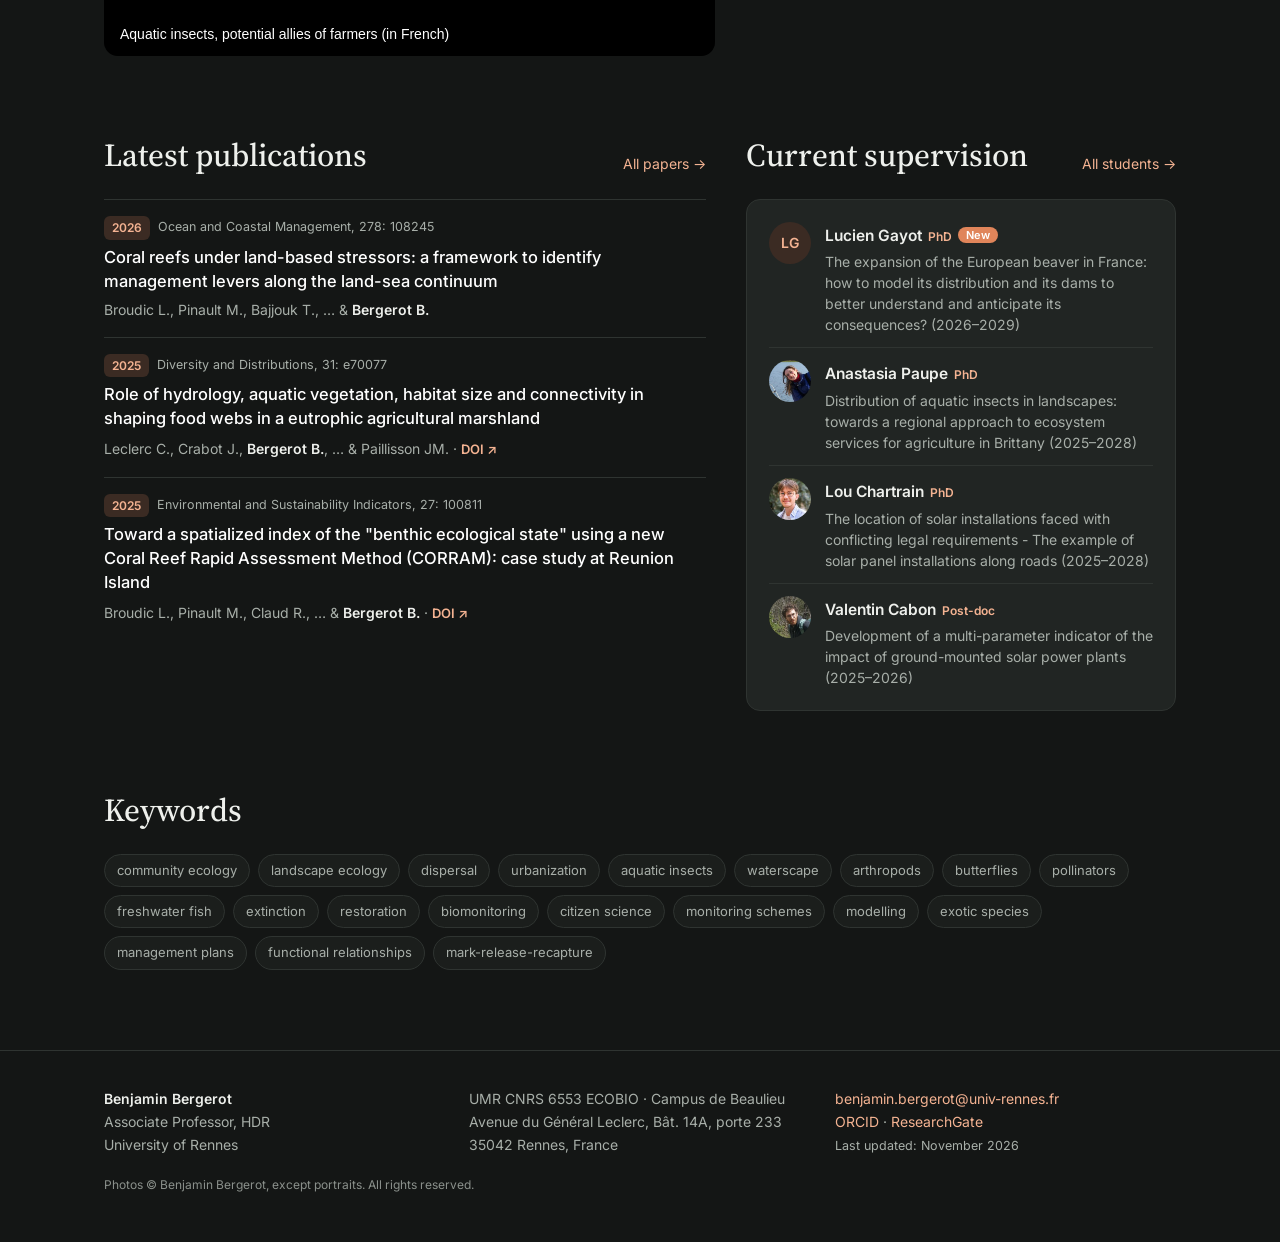
==== commit bfc5aca9: "Add files via upload" ====
--- a/index.html
+++ b/index.html
@@ -12,6 +12,7 @@
 <link rel="stylesheet" href="assets/style.css">
 <link rel="icon" href="data:image/svg+xml,%3Csvg xmlns='http://www.w3.org/2000/svg' viewBox='0 0 32 32'%3E%3Ccircle cx='16' cy='16' r='16' fill='%23e0855a'/%3E%3Ctext x='16' y='22' font-size='16' text-anchor='middle' fill='white' font-family='Georgia'%3EBB%3C/text%3E%3C/svg%3E">
 <script src="assets/site.js" defer></script>
+<script data-goatcounter="https://bbergerot.goatcounter.com/count" async src="//gc.zgo.at/count.js"></script>
 </head>
 <body>
 <header>
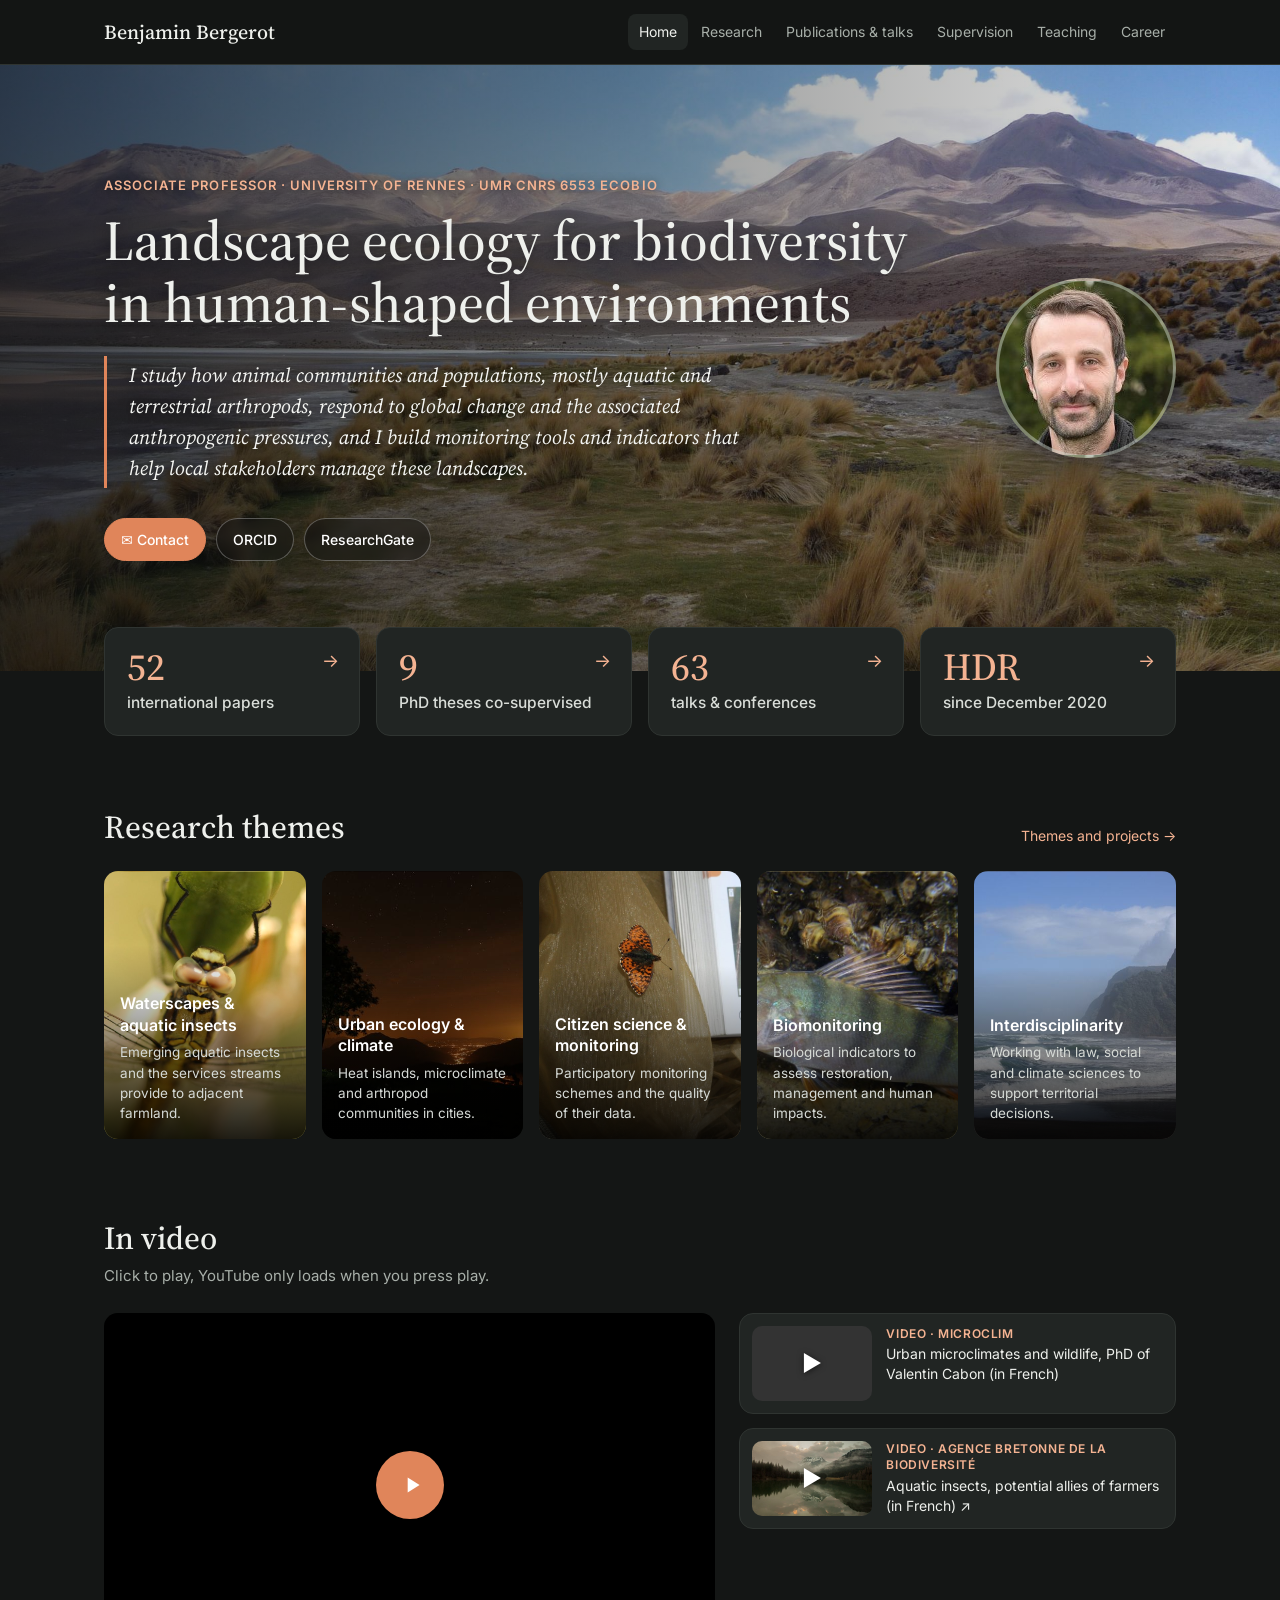
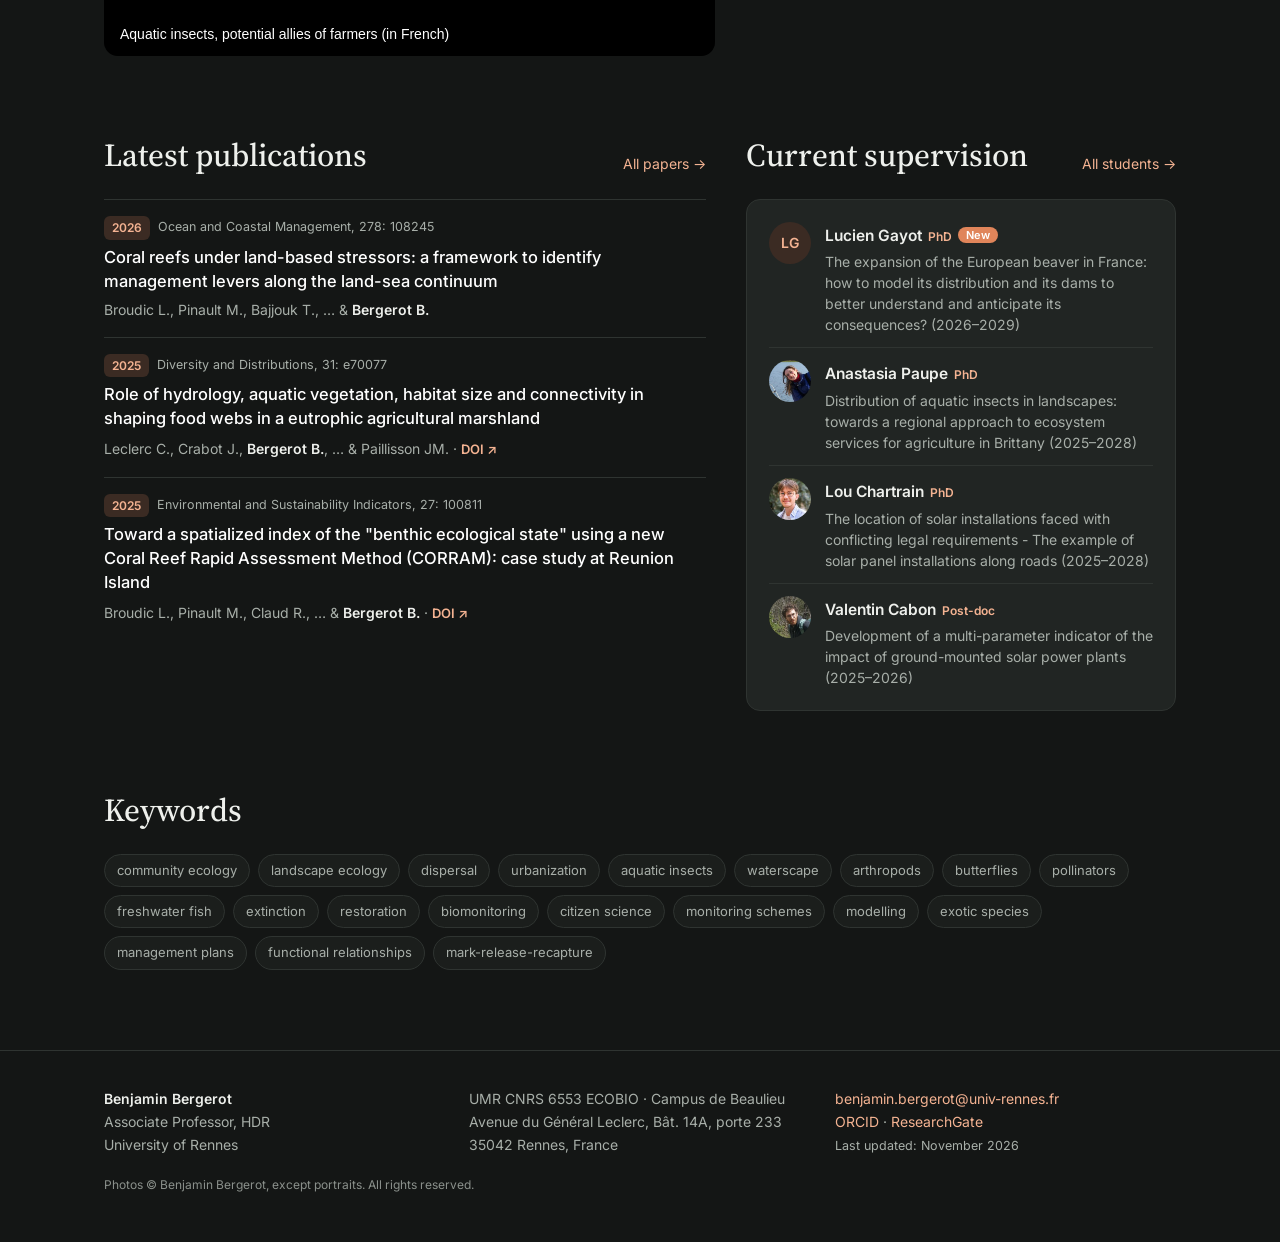
==== commit da5a5a00: "Add files via upload" ====
--- a/index.html
+++ b/index.html
@@ -61,8 +61,8 @@
           <span><small>Video · MICROCLIM</small><span>Urban microclimates and wildlife, PhD of Valentin Cabon (in French)</span></span>
         </button>
         <a class="mini" href="https://biodiversite.bzh/nouvelle/labo-recherche-ecobio-insectes-aquatiques-agriculture/" target="_blank" rel="noopener">
-          <span class="th" style="background-image:url('images/theme-waterscapes.jpg')"></span>
-          <span><small>Media · Agence bretonne de la biodiversité</small><span>Aquatic insects, potential allies of farmers (in French) ↗</span></span>
+          <span class="th vid" style="background-image:url('images/page-publications.jpg')"></span>
+          <span><small>Video · Agence bretonne de la biodiversité</small><span>Aquatic insects, potential allies of farmers (in French) ↗</span></span>
         </a>
       </div>
     </div>
--- a/assets/style.css
+++ b/assets/style.css
@@ -263,3 +263,20 @@
 .listbox h3.grp{font-family:var(--serif);font-weight:500;font-size:22px;margin:22px 0 6px;padding-top:14px;border-top:1px solid var(--line)}
 .listbox h3.grp:first-child{border-top:0;padding-top:6px;margin-top:8px}
 .listbox h3.grp span{font-family:var(--sans);font-size:13px;color:var(--muted);background:var(--card);border-radius:999px;padding:1px 9px;vertical-align:4px;margin-left:6px}
+.proj-img{float:right;width:320px;margin:0 0 12px 22px}
+.proj-img img{width:100%;aspect-ratio:3/2;object-fit:cover;border-radius:12px;display:block}
+.proj::after{content:"";display:block;clear:both}
+@media (max-width:640px){.proj-img{float:none;width:100%;margin:0 0 14px}.proj-img img{aspect-ratio:16/10}}
+.book-wrap{display:grid;grid-template-columns:340px 1fr;gap:32px;align-items:start}
+.book-fig{margin:0;text-align:center}
+.book-fig img{width:100%;display:block}
+.book-fig figcaption{font-size:13.5px;color:var(--muted);margin-top:6px}
+@media (max-width:860px){.book-wrap{grid-template-columns:1fr}.book-fig{max-width:320px;margin:0 auto}}
+.proj-logo{float:right;margin:0 0 12px 24px}
+.proj-logo img{display:block;width:100%}
+.proj-logo.round{width:140px}
+.proj-logo.wide{width:200px;margin-top:6px}
+.vid-row{display:flex;gap:24px;align-items:center;margin:16px 0 4px}
+.vid-row .video{max-width:560px;margin:0;flex:1}
+.plogo.round{width:120px;flex-shrink:0}
+@media (max-width:640px){.vid-row{flex-direction:column;align-items:flex-start}.vid-row .video{width:100%}.proj-logo{float:none;margin:0 0 12px}}
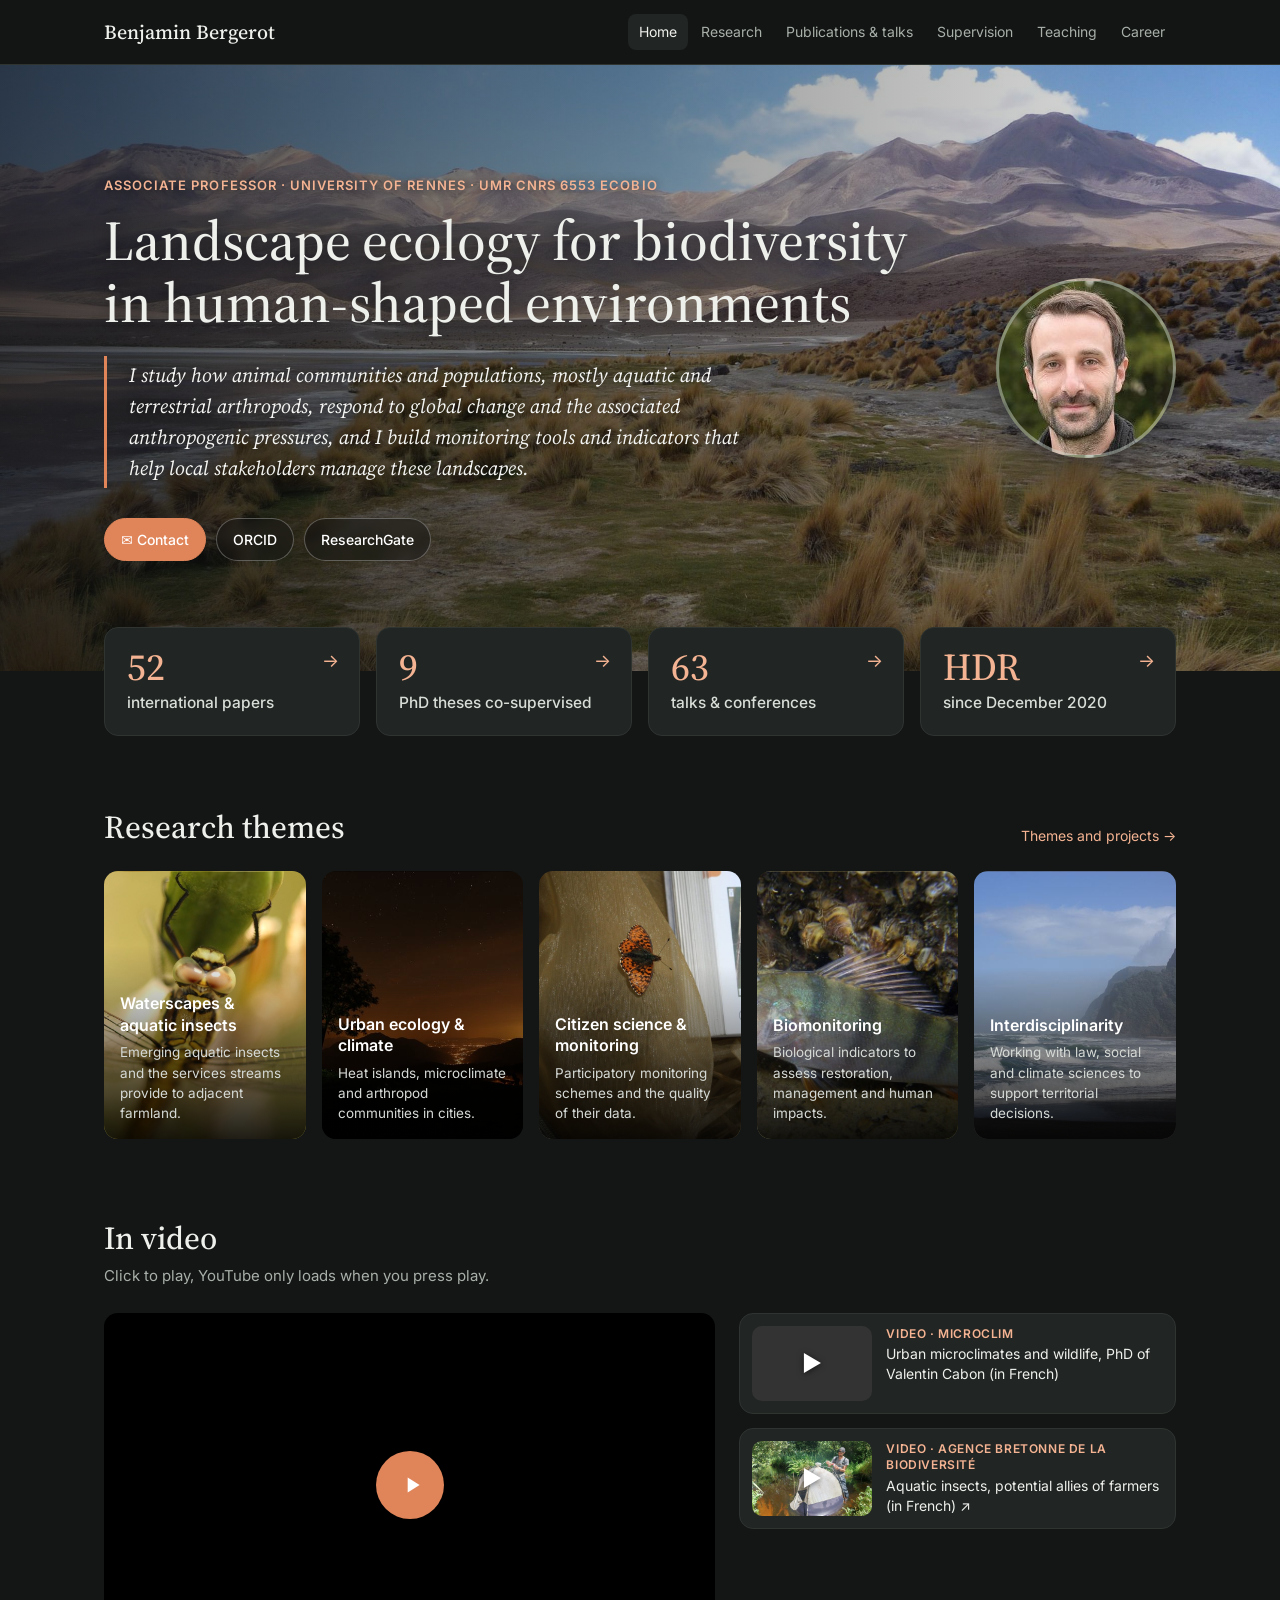
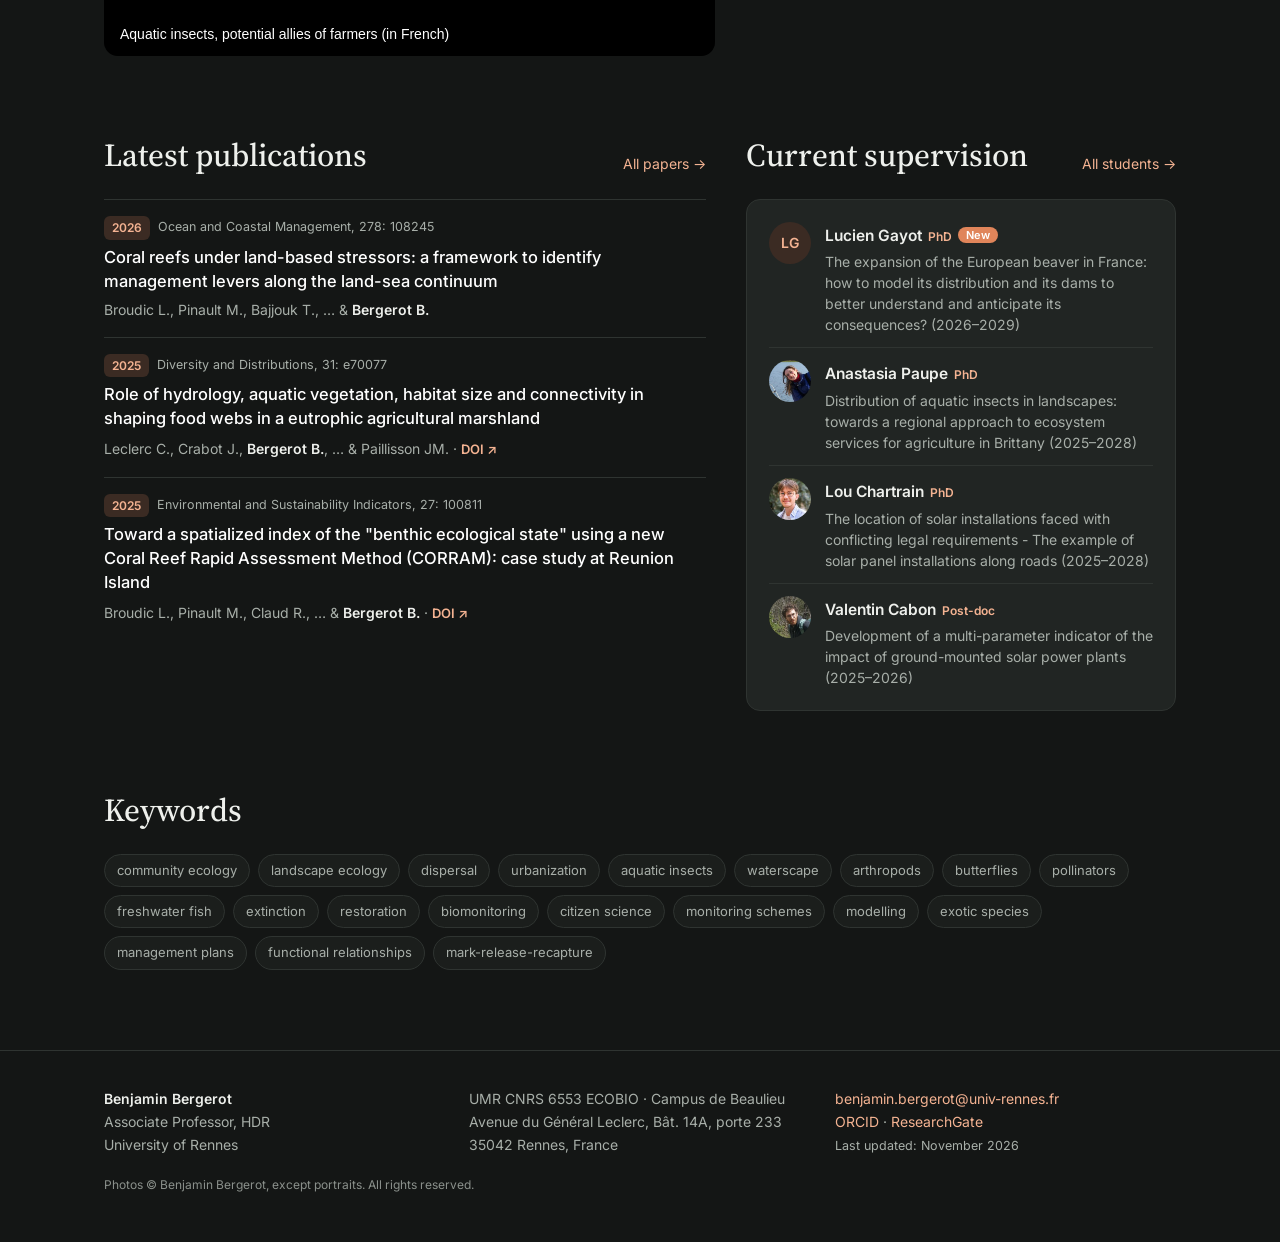
==== commit b450ec06: "Add files via upload" ====
--- a/index.html
+++ b/index.html
@@ -41,7 +41,7 @@
 <main class="wrap">
   <div class="stats">
     <a class="stat link" href="publications/index.html#journals"><b>52</b><span>international papers</span></a>
-    <a class="stat link" href="supervision/index.html#phd"><b>9</b><span>PhD theses co-supervised</span></a>
+    <a class="stat link" href="supervision/index.html"><b>9</b><span>PhD theses co-supervised</span></a>
     <a class="stat link" href="publications/index.html#talks"><b>63</b><span>talks &amp; conferences</span></a>
     <a class="stat link" href="career/index.html"><b>HDR</b><span>since December 2020</span></a>
   </div>
@@ -61,7 +61,7 @@
           <span><small>Video · MICROCLIM</small><span>Urban microclimates and wildlife, PhD of Valentin Cabon (in French)</span></span>
         </button>
         <a class="mini" href="https://biodiversite.bzh/nouvelle/labo-recherche-ecobio-insectes-aquatiques-agriculture/" target="_blank" rel="noopener">
-          <span class="th vid" style="background-image:url('images/page-publications.jpg')"></span>
+          <span class="th vid" style="background-image:url('images/media-stream.jpg')"></span>
           <span><small>Video · Agence bretonne de la biodiversité</small><span>Aquatic insects, potential allies of farmers (in French) ↗</span></span>
         </a>
       </div>
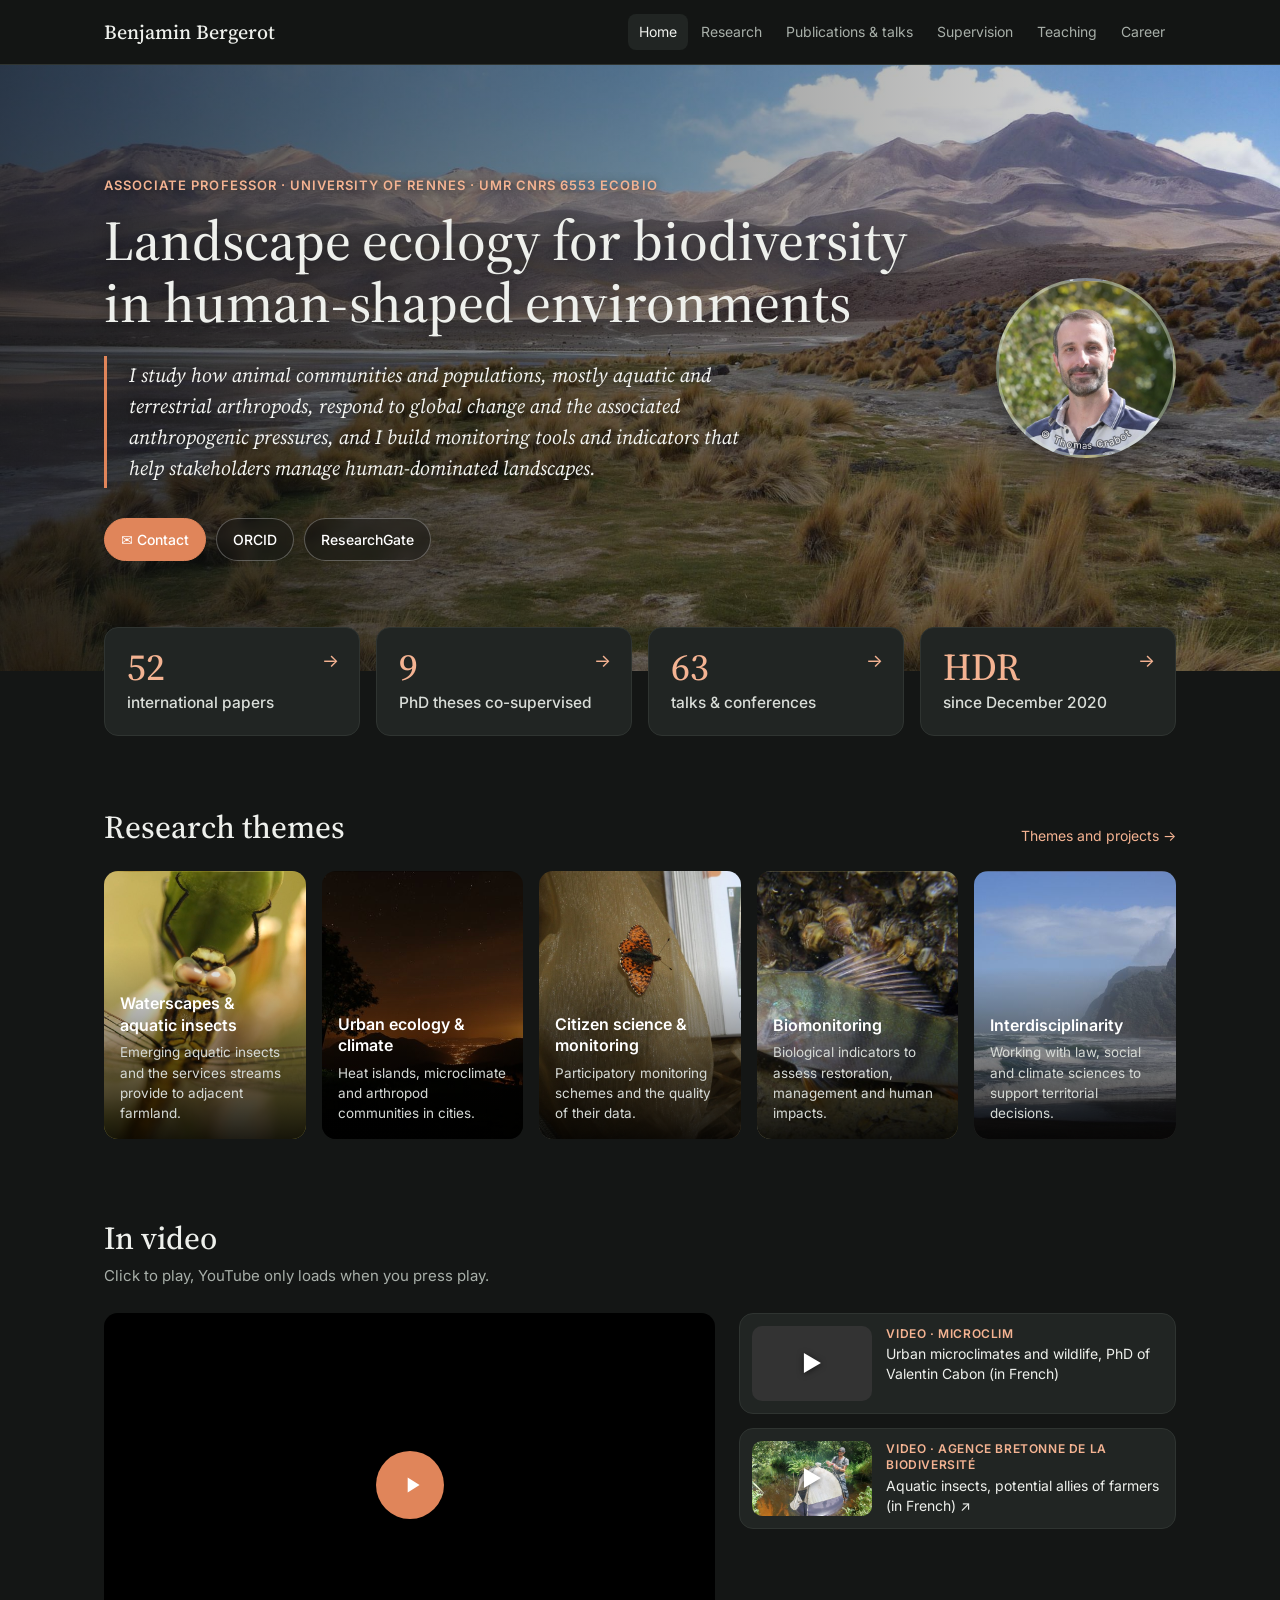
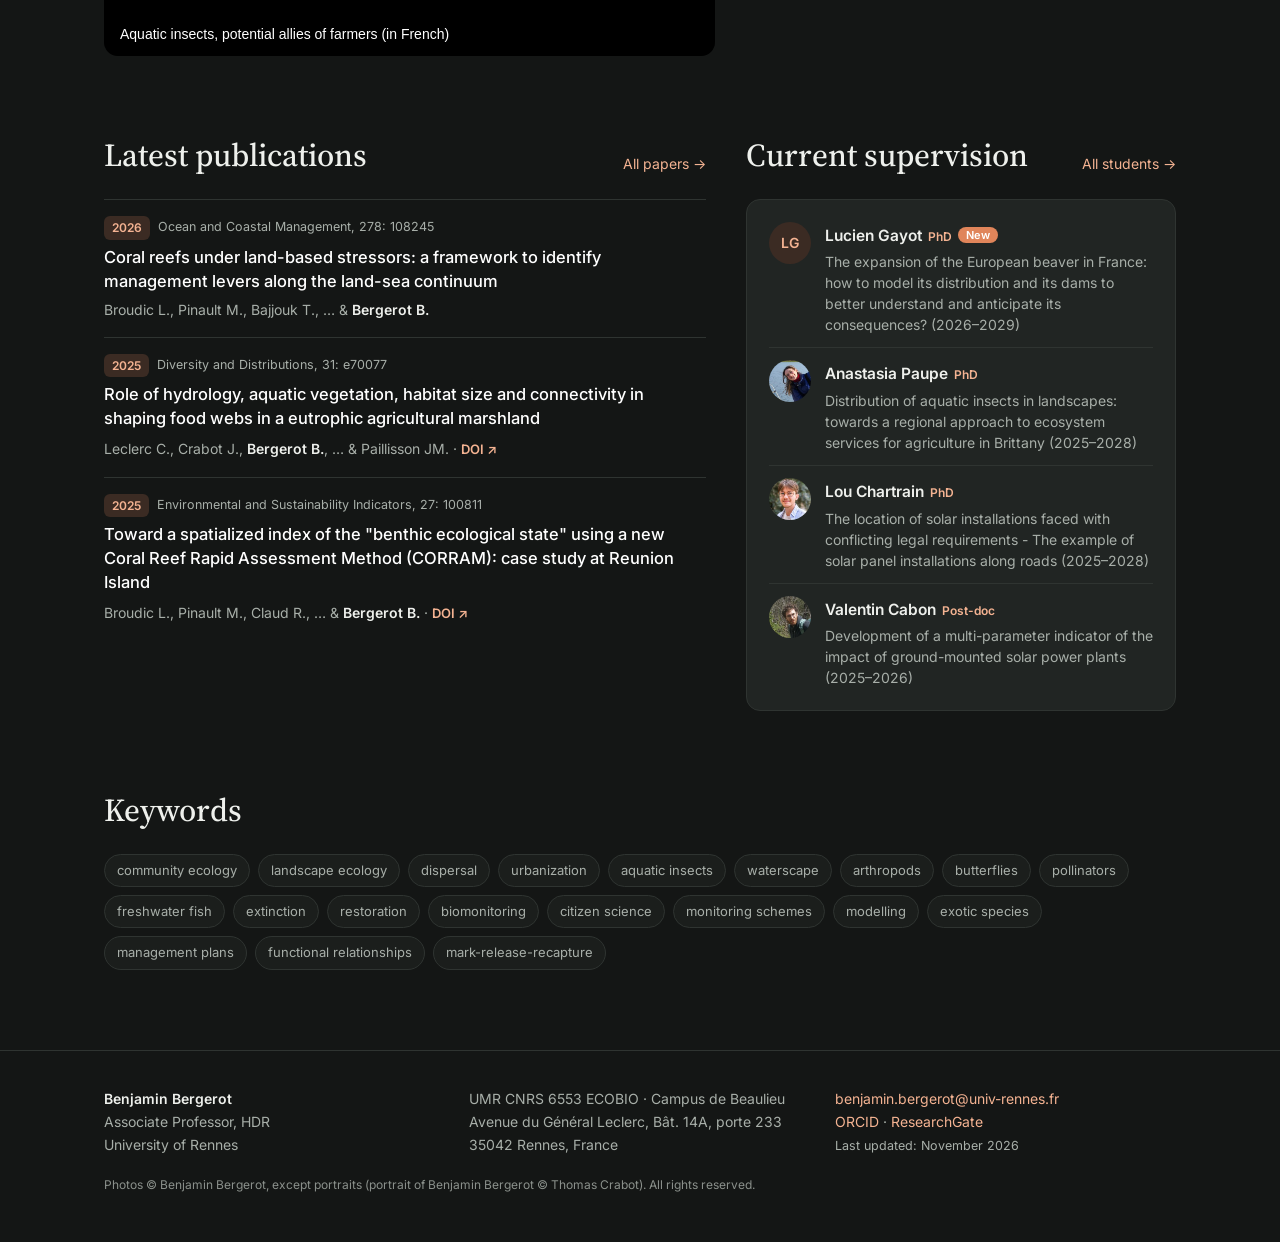
==== commit 73492c0c: "Add files via upload" ====
--- a/index.html
+++ b/index.html
@@ -28,14 +28,14 @@
     <div>
       <p class="kicker">Associate Professor · University of Rennes · UMR CNRS 6553 ECOBIO</p>
       <h1>Landscape ecology for biodiversity in human-shaped environments</h1>
-      <blockquote class="quote">I study how animal communities and populations, mostly aquatic and terrestrial arthropods, respond to global change and the associated anthropogenic pressures, and I build monitoring tools and indicators that help local stakeholders manage these landscapes.</blockquote>
+      <blockquote class="quote">I study how animal communities and populations, mostly aquatic and terrestrial arthropods, respond to global change and the associated anthropogenic pressures, and I build monitoring tools and indicators that help stakeholders manage human-dominated landscapes.</blockquote>
       <div class="links">
         <a class="btn primary" href="mailto:benjamin.bergerot@univ-rennes.fr">✉ Contact</a>
         <a class="btn" href="https://orcid.org/0000-0003-4313-4925" target="_blank" rel="noopener">ORCID</a>
         <a class="btn" href="https://www.researchgate.net/profile/Benjamin-Bergerot" target="_blank" rel="noopener">ResearchGate</a>
       </div>
     </div>
-    <div class="portrait" role="img" aria-label="Portrait of Benjamin Bergerot"></div>
+    <figure class="portrait-wrap"><div class="portrait" role="img" aria-label="Portrait of Benjamin Bergerot, photo © Thomas Crabot"><svg class="pcredit" viewBox="0 0 180 180" aria-hidden="true"><defs><path id="pcarc" d="M 6,90 A 84,84 0 0 0 174,90"/></defs><text><textPath href="#pcarc" startOffset="50%" text-anchor="middle">© Thomas Crabot</textPath></text></svg></div></figure>
   </div>
 </div>
 <main class="wrap">
@@ -94,7 +94,7 @@
       <a href="https://orcid.org/0000-0003-4313-4925" target="_blank" rel="noopener">ORCID</a> · <a href="https://www.researchgate.net/profile/Benjamin-Bergerot" target="_blank" rel="noopener">ResearchGate</a><br>
       <span class="note">Last updated: November 2026</span></div>
   </div>
-  <div class="wrap copy">Photos © Benjamin Bergerot, except portraits. All rights reserved.
+  <div class="wrap copy">Photos © Benjamin Bergerot, except portraits (portrait of Benjamin Bergerot © Thomas Crabot). All rights reserved.
   </div>
 </footer>
 </body>
--- a/assets/style.css
+++ b/assets/style.css
@@ -280,3 +280,10 @@
 .vid-row .video{max-width:560px;margin:0;flex:1}
 .plogo.round{width:120px;flex-shrink:0}
 @media (max-width:640px){.vid-row{flex-direction:column;align-items:flex-start}.vid-row .video{width:100%}.proj-logo{float:none;margin:0 0 12px}}
+.portrait-wrap{margin:0;justify-self:end;text-align:center}
+.portrait-wrap .portrait{justify-self:auto}
+.portrait-wrap figcaption{font-size:11px;color:rgba(238,240,236,.75);margin-top:8px;text-shadow:0 1px 4px rgba(0,0,0,.6)}
+@media (max-width:860px){.portrait-wrap{justify-self:start;order:-1}}
+.portrait{position:relative;overflow:hidden}
+.pcredit{position:absolute;inset:0;width:100%;height:100%;pointer-events:none}
+.pcredit text{font-family:var(--sans);font-size:10px;letter-spacing:1px;fill:rgba(255,255,255,.88);paint-order:stroke;stroke:rgba(0,0,0,.45);stroke-width:2.2px}
